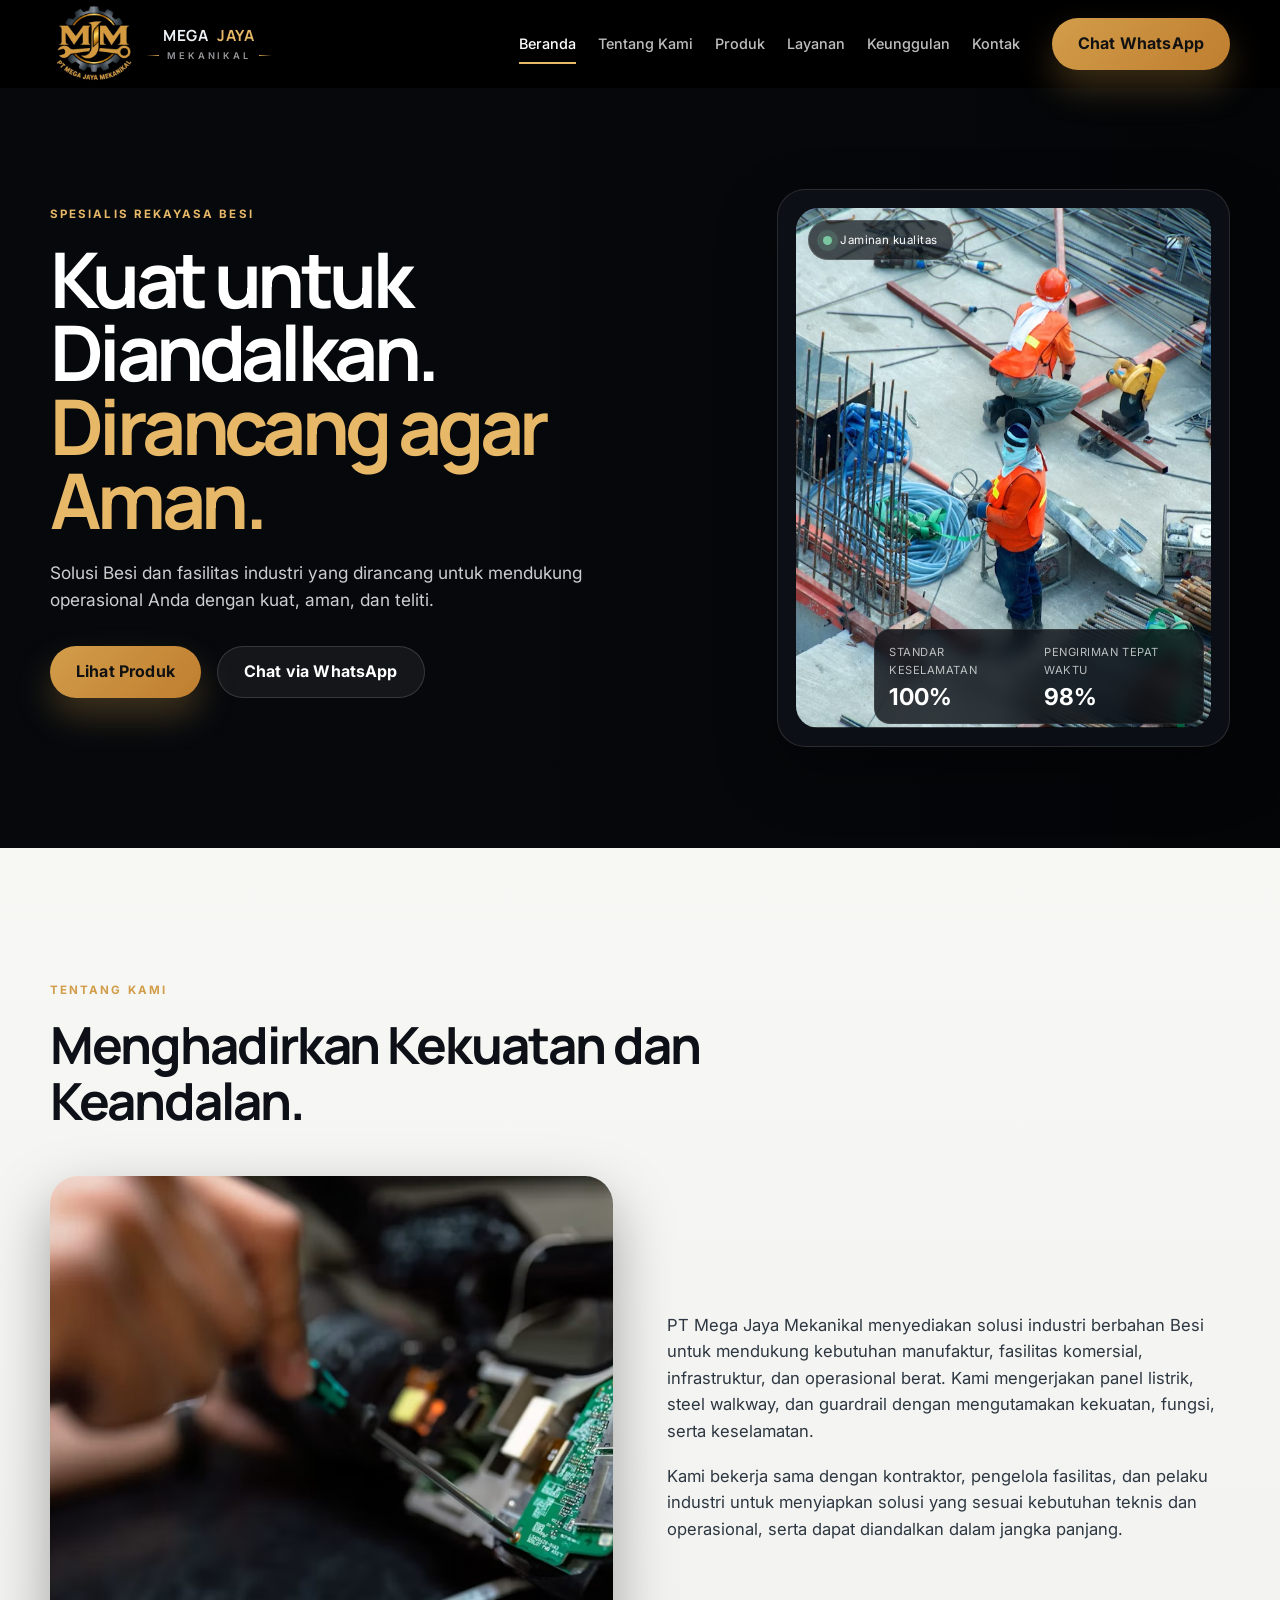
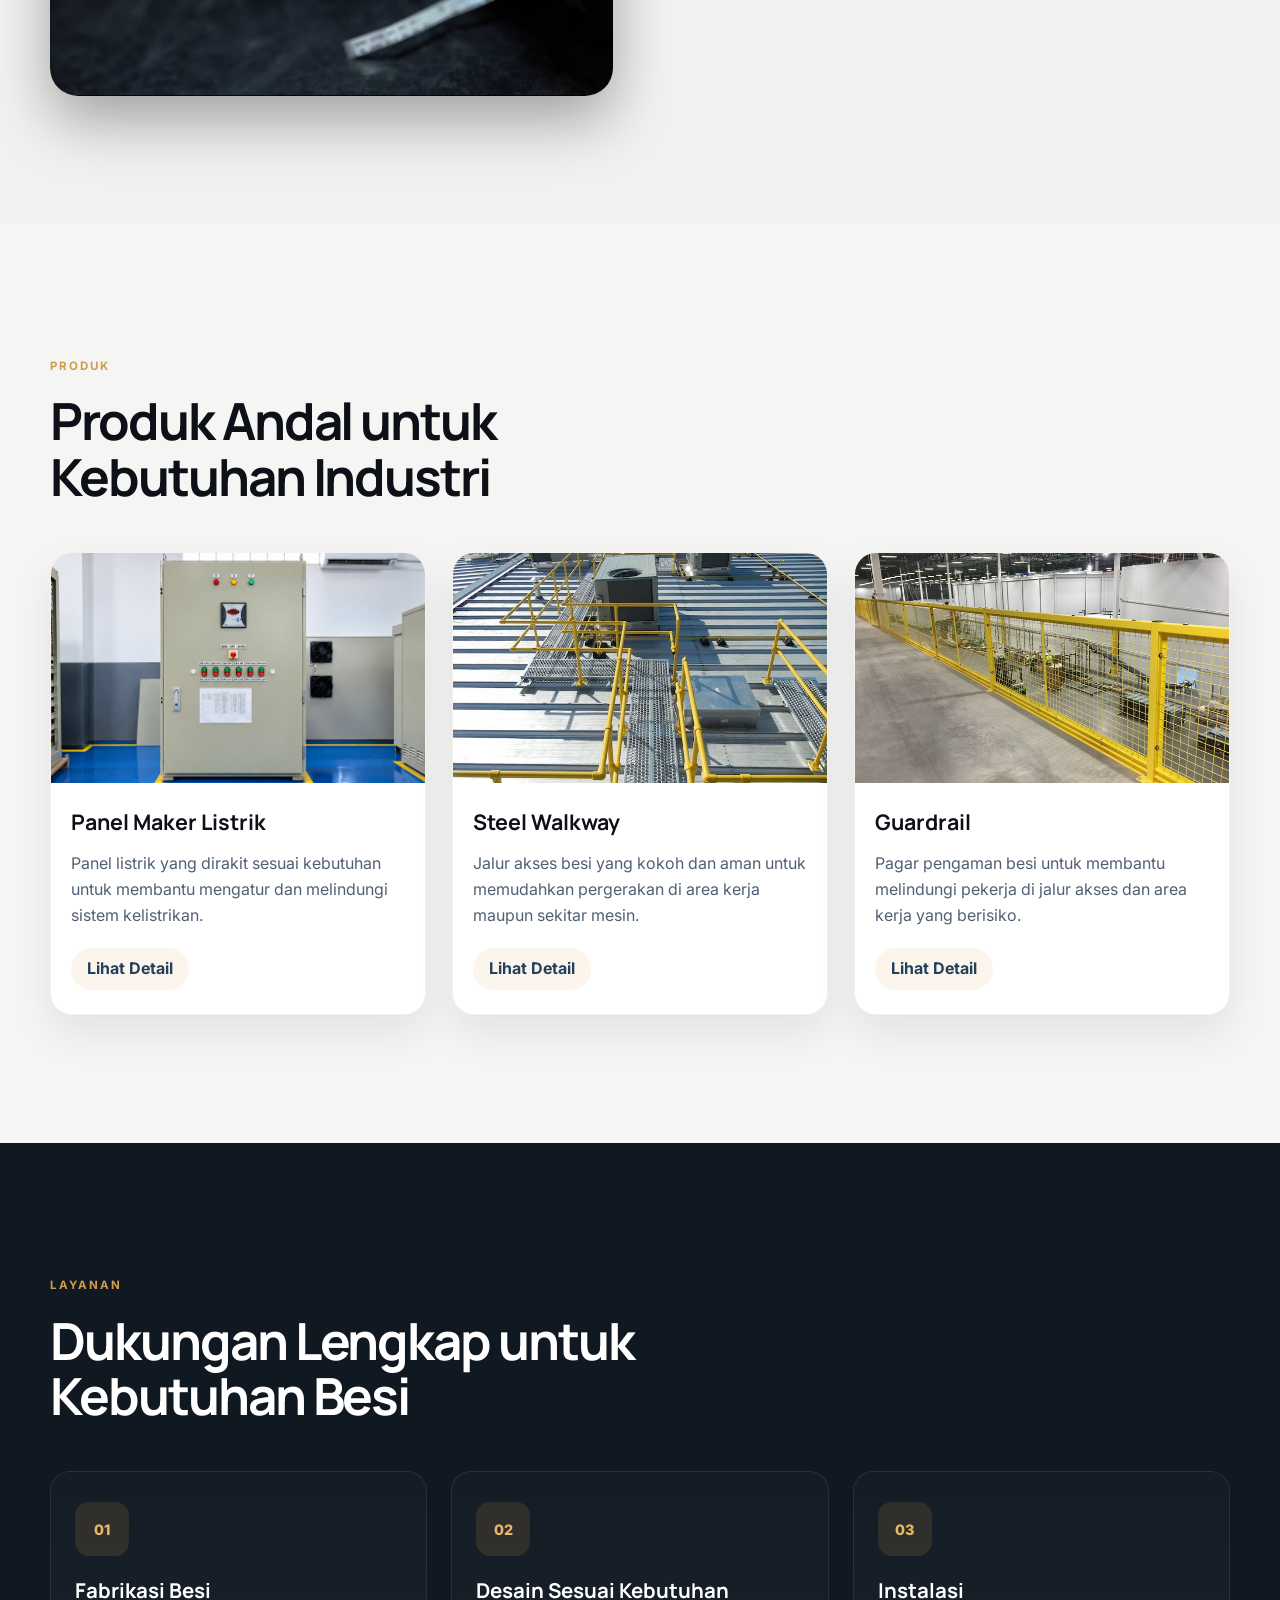
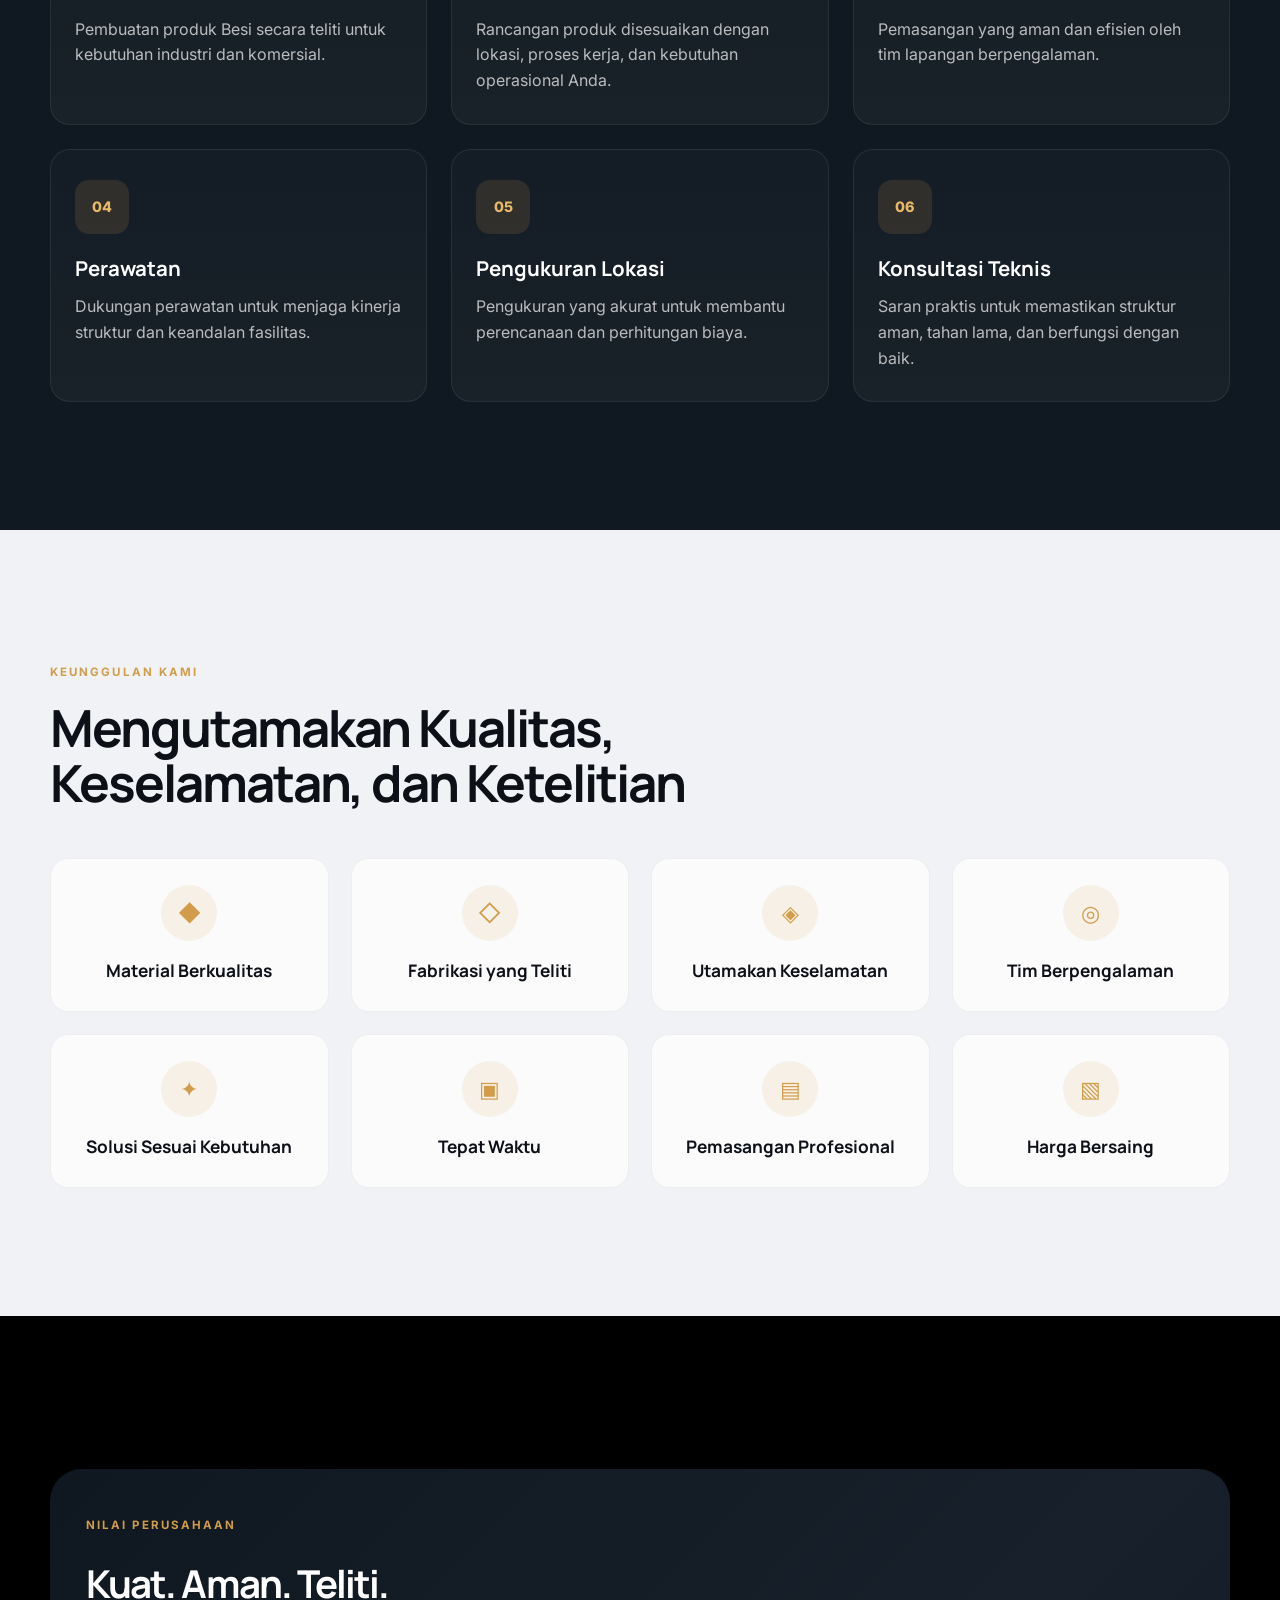
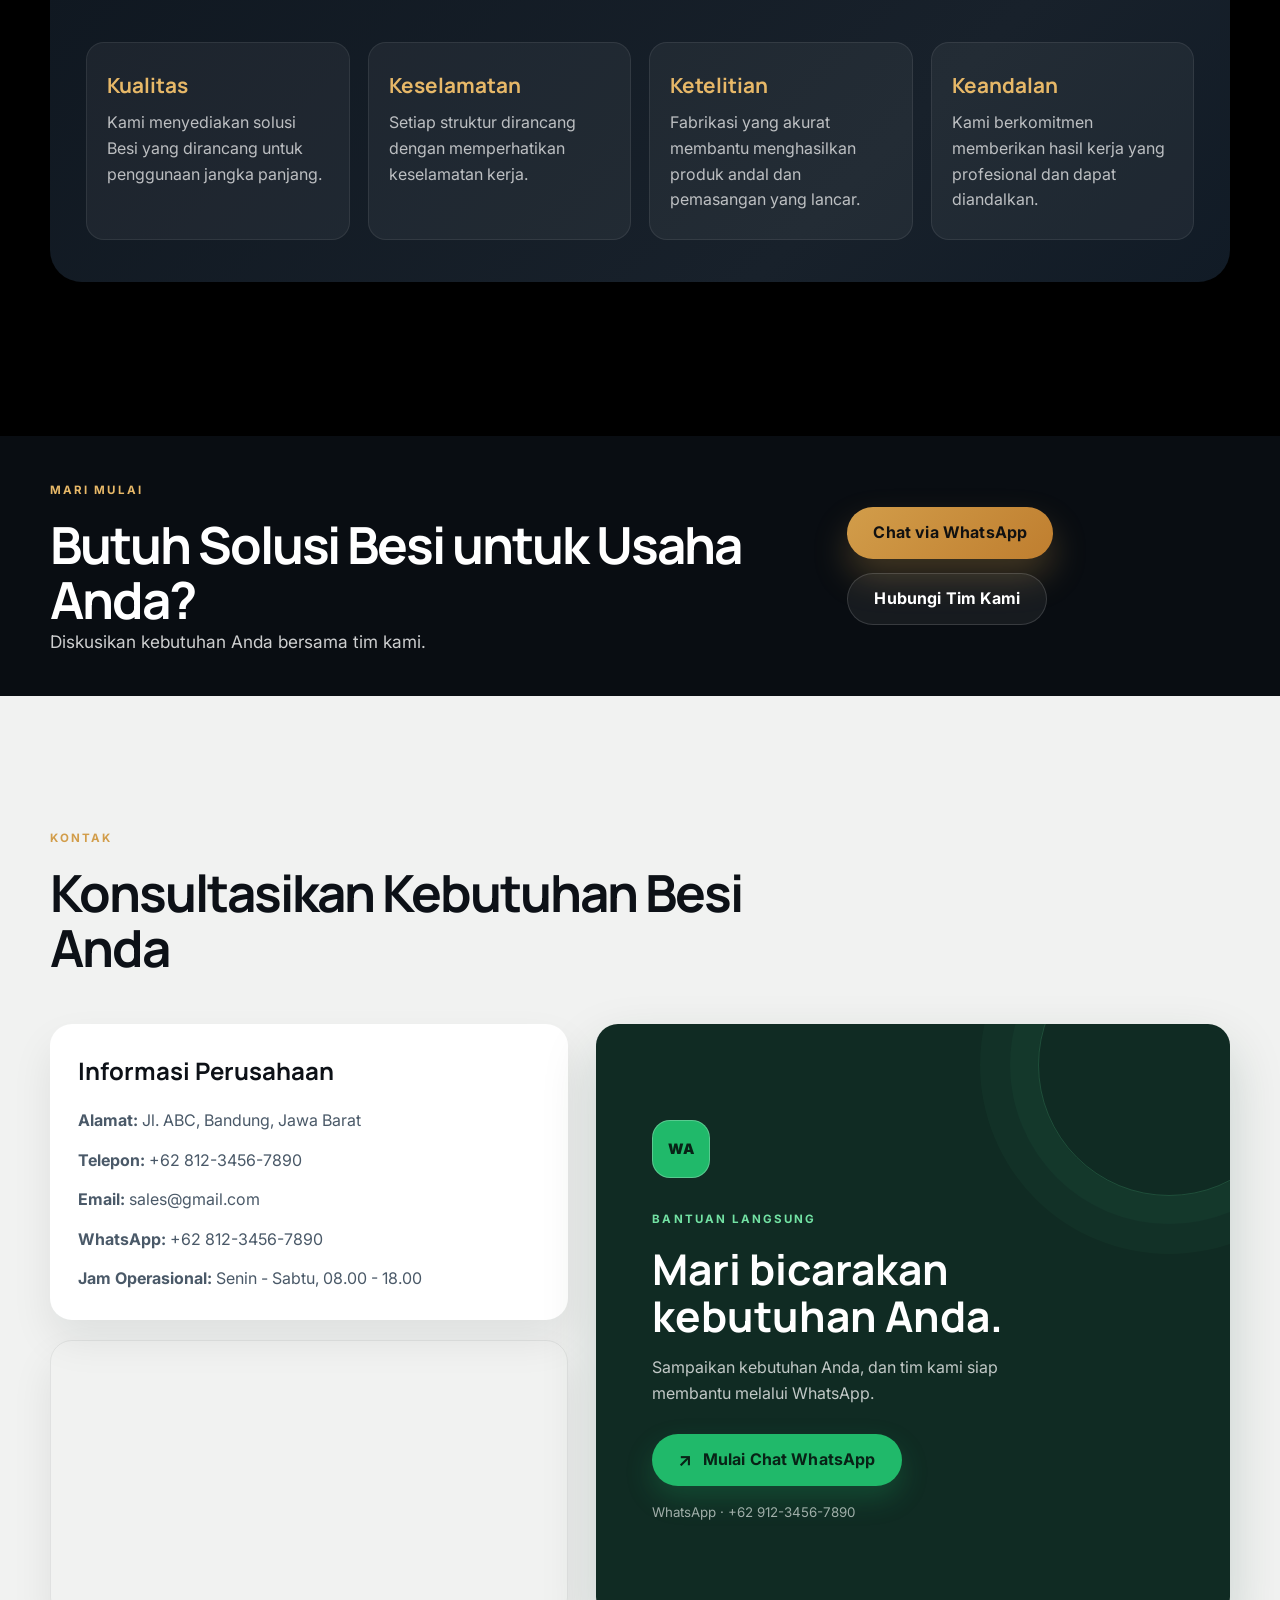
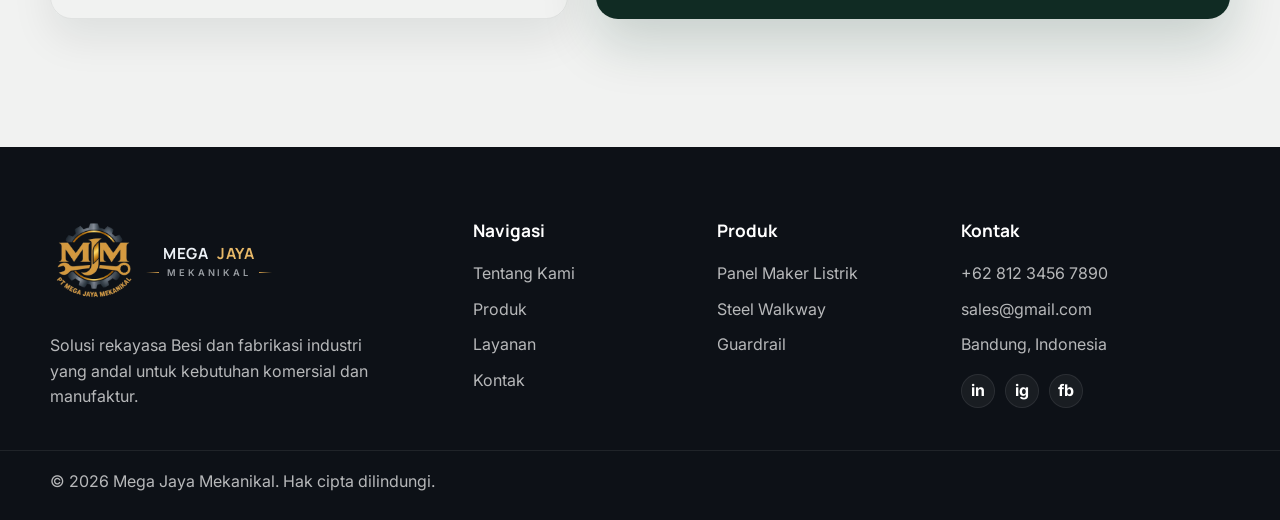
==== index.html @ 12328683 "Initial commit" ====
<!DOCTYPE html>
<html lang="id">
  <head>
    <meta charset="UTF-8" />
    <meta name="viewport" content="width=device-width, initial-scale=1.0" />
    <title>Mega Jaya Mekanikal | Solusi Besi dan Industri</title>
    <meta
      name="description"
      content="Mega Jaya Mekanikal menyediakan panel listrik, steel walkway, guardrail, serta jasa fabrikasi dan instalasi untuk kebutuhan industri."
    />
    <meta
      name="keywords"
      content="panel listrik, steel walkway, guardrail, fabrikasi Besi, instalasi industri, Mega Jaya Mekanikal"
    />
    <meta property="og:title" content=" Mega Jaya Mekanikal" />
    <meta
      property="og:description"
      content="Solusi Besi dan fasilitas industri yang kuat, aman, dan dibuat dengan teliti untuk mendukung operasional Anda."
    />
    <meta property="og:type" content="website" />
    <meta property="og:image" content="assets/images/head.jpg" />
    <link rel="preconnect" href="https://fonts.googleapis.com" />
    <link rel="preconnect" href="https://fonts.gstatic.com" crossorigin />
    <link
      href="https://fonts.googleapis.com/css2?family=Inter:wght@400;500;600;700;800;900&family=Manrope:wght@400;500;600;700;800&display=swap"
      rel="stylesheet"
    />
    <link rel="stylesheet" href="css/style.css" />
  </head>
  <body>
    <header class="site-header" id="top">
      <nav class="navbar container" aria-label="Navigasi utama">
        <a href="#home" class="brand" aria-label="Beranda Mega Jaya Mekanikal">
          <img class="brand-logo" src="assets/images/logo.png" alt="" />
          <span class="brand-text">
            <strong>Mega <span>Jaya</span></strong>
            <small>MEKANIKAL</small>
          </span>
        </a>

        <button class="nav-toggle" aria-label="Buka menu" aria-expanded="false">
          <span></span>
          <span></span>
          <span></span>
        </button>

        <div class="nav-menu" id="navMenu">
          <a class="nav-link active" href="#home">Beranda</a>
          <a class="nav-link" href="#about">Tentang Kami</a>
          <a class="nav-link" href="#products">Produk</a>
          <a class="nav-link" href="#services">Layanan</a>
          <a class="nav-link" href="#why-us">Keunggulan</a>
          <a class="nav-link" href="#contact">Kontak</a>
          <a class="btn btn-primary nav-cta" href="https://wa.me/6281234567890" target="_blank" rel="noopener">Chat WhatsApp</a>
        </div>
      </nav>
    </header>

    <main>
      <section class="hero" id="home">
        <div class="hero-overlay"></div>
        <div class="container hero-inner">
          <div class="hero-copy reveal">
            <span class="eyebrow">Spesialis Rekayasa Besi</span>
            <h1>
              Kuat untuk Diandalkan.<br />
              <span>Dirancang agar Aman.</span>
            </h1>
            <p>
              Solusi Besi dan fasilitas industri yang dirancang untuk mendukung operasional Anda dengan kuat, aman,
              dan teliti.
            </p>

            <div class="hero-actions">
              <a class="btn btn-primary" href="#products">Lihat Produk</a>
              <a class="btn btn-secondary" href="https://wa.me/6281234567890" target="_blank" rel="noopener">Chat via WhatsApp</a>
            </div>
          </div>

          <div class="hero-visual reveal">
            <div class="visual-card card-glow">
              <div class="mini-badge">
                <span class="status-dot"></span>
                Jaminan kualitas
              </div>

              <img
                src="assets/images/head.jpg"
                alt="Struktur Besi industri dan fasilitas fabrikasi"
              />

              <div class="insight-panel">
                <div>
                  <span>Standar Keselamatan</span>
                  <strong>100%</strong>
                </div>
                <div>
                  <span>Pengiriman Tepat Waktu</span>
                  <strong>98%</strong>
                </div>
              </div>
            </div>
          </div>
        </div>
      </section>

      <section class="section about" id="about">
        <div class="container">
          <div class="section-heading reveal">
            <span class="eyebrow eyebrow-dark">Tentang Kami</span>
            <h2>Menghadirkan Kekuatan dan Keandalan.</h2>
          </div>

          <div class="about-grid">
            <div class="about-visual reveal">
              <img
                src="./assets/images/about.jpg"
                alt="Pemasangan struktur Besi dan fasilitas industri"
              />
            </div>

            <div class="about-copy reveal">
              <p>
                PT Mega Jaya Mekanikal menyediakan solusi industri berbahan Besi untuk mendukung kebutuhan
                manufaktur, fasilitas komersial, infrastruktur, dan operasional berat. Kami mengerjakan panel listrik,
                steel walkway, dan guardrail dengan mengutamakan kekuatan, fungsi, serta keselamatan.
              </p>
              <p>
                Kami bekerja sama dengan kontraktor, pengelola fasilitas, dan pelaku industri untuk menyiapkan solusi
                yang sesuai kebutuhan teknis dan operasional, serta dapat diandalkan dalam jangka panjang.
              </p>

            </div>
          </div>
        </div>
      </section>

      <section class="section products" id="products">
        <div class="container">
          <div class="section-heading reveal">
            <span class="eyebrow eyebrow-dark">Produk</span>
            <h2>Produk Andal untuk Kebutuhan Industri</h2>
          </div>

          <div class="product-grid">
            <article class="product-card reveal">
              <img src="./assets/images/panel.png" alt="Panel maker listrik" />
              <div class="card-body">
                <h3>Panel Maker Listrik</h3>
                <p>Panel listrik yang dirakit sesuai kebutuhan untuk membantu mengatur dan melindungi sistem kelistrikan.</p>
                <button type="button" class="product-detail" data-title="Panel Maker Listrik" data-text="Panel listrik dirancang dan dirakit sesuai kebutuhan instalasi, dengan mengutamakan kerapian, keamanan, dan kemudahan perawatan.">Lihat Detail</button>
              </div>
            </article>

            <article class="product-card reveal">
              <img src="./assets/images/walkway.jpg" alt="Steel walkway" />
              <div class="card-body">
                <h3>Steel Walkway</h3>
                <p>Jalur akses besi yang kokoh dan aman untuk memudahkan pergerakan di area kerja maupun sekitar mesin.</p>
                <button type="button" class="product-detail" data-title="Steel Walkway" data-text="Jalur akses besi dibuat sesuai kondisi lokasi untuk mendukung pergerakan yang aman dan mudah di area industri.">Lihat Detail</button>
              </div>
            </article>

            <article class="product-card reveal">
              <img src="./assets/images/guardrail.jpg" alt="Guardrail Besi" />
              <div class="card-body">
                <h3>Guardrail</h3>
                <p>Pagar pengaman besi untuk membantu melindungi pekerja di jalur akses dan area kerja yang berisiko.</p>
                <button type="button" class="product-detail" data-title="Guardrail" data-text="Guardrail besi dibuat untuk menambah perlindungan di jalur akses dan area kerja, dengan ukuran yang disesuaikan lokasi.">Lihat Detail</button>
              </div>
            </article>
          </div>
        </div>
      </section>

      <section class="section services" id="services">
        <div class="container">
          <div class="section-heading reveal">
            <span class="eyebrow eyebrow-dark">Layanan</span>
            <h2>Dukungan Lengkap untuk Kebutuhan Besi</h2>
          </div>

          <div class="services-grid">
            <article class="service-card reveal">
              <span class="service-icon">01</span>
              <h3>Fabrikasi Besi</h3>
              <p>Pembuatan produk Besi secara teliti untuk kebutuhan industri dan komersial.</p>
            </article>
            <article class="service-card reveal">
              <span class="service-icon">02</span>
              <h3>Desain Sesuai Kebutuhan</h3>
              <p>Rancangan produk disesuaikan dengan lokasi, proses kerja, dan kebutuhan operasional Anda.</p>
            </article>
            <article class="service-card reveal">
              <span class="service-icon">03</span>
              <h3>Instalasi</h3>
              <p>Pemasangan yang aman dan efisien oleh tim lapangan berpengalaman.</p>
            </article>
            <article class="service-card reveal">
              <span class="service-icon">04</span>
              <h3>Perawatan</h3>
              <p>Dukungan perawatan untuk menjaga kinerja struktur dan keandalan fasilitas.</p>
            </article>
            <article class="service-card reveal">
              <span class="service-icon">05</span>
              <h3>Pengukuran Lokasi</h3>
              <p>Pengukuran yang akurat untuk membantu perencanaan dan perhitungan biaya.</p>
            </article>
            <article class="service-card reveal">
              <span class="service-icon">06</span>
              <h3>Konsultasi Teknis</h3>
              <p>Saran praktis untuk memastikan struktur aman, tahan lama, dan berfungsi dengan baik.</p>
            </article>
          </div>
        </div>
      </section>

      <section class="section why-us" id="why-us">
        <div class="container">
          <div class="section-heading reveal">
            <span class="eyebrow eyebrow-dark">Keunggulan Kami</span>
            <h2>Mengutamakan Kualitas, Keselamatan, dan Ketelitian</h2>
          </div>

          <div class="why-grid">
            <div class="why-card reveal">
              <span>◆</span>
              <h3>Material Berkualitas</h3>
            </div>
            <div class="why-card reveal">
              <span>◇</span>
              <h3>Fabrikasi yang Teliti</h3>
            </div>
            <div class="why-card reveal">
              <span>◈</span>
              <h3>Utamakan Keselamatan</h3>
            </div>
            <div class="why-card reveal">
              <span>◎</span>
              <h3>Tim Berpengalaman</h3>
            </div>
            <div class="why-card reveal">
              <span>✦</span>
              <h3>Solusi Sesuai Kebutuhan</h3>
            </div>
            <div class="why-card reveal">
              <span>▣</span>
              <h3>Tepat Waktu</h3>
            </div>
            <div class="why-card reveal">
              <span>▤</span>
              <h3>Pemasangan Profesional</h3>
            </div>
            <div class="why-card reveal">
              <span>▧</span>
              <h3>Harga Bersaing</h3>
            </div>
          </div>
        </div>
      </section>

      <section class="section values" id="values">
        <div class="container values-inner reveal">
          <div class="values-copy">
            <span class="eyebrow eyebrow-dark">Nilai Perusahaan</span>
            <h2>Kuat. Aman. Teliti.</h2>
          </div>

          <div class="value-grid">
            <div class="value-card">
              <h3>Kualitas</h3>
              <p>Kami menyediakan solusi Besi yang dirancang untuk penggunaan jangka panjang.</p>
            </div>
            <div class="value-card">
              <h3>Keselamatan</h3>
              <p>Setiap struktur dirancang dengan memperhatikan keselamatan kerja.</p>
            </div>
            <div class="value-card">
              <h3>Ketelitian</h3>
              <p>Fabrikasi yang akurat membantu menghasilkan produk andal dan pemasangan yang lancar.</p>
            </div>
            <div class="value-card">
              <h3>Keandalan</h3>
              <p>Kami berkomitmen memberikan hasil kerja yang profesional dan dapat diandalkan.</p>
            </div>
          </div>
        </div>
      </section>

      <section class="section cta-section">
        <div class="cta-bg"></div>
        <div class="container cta-inner reveal">
          <div>
            <span class="eyebrow">Mari Mulai</span>
            <h2>Butuh Solusi Besi untuk Usaha Anda?</h2>
            <p>Diskusikan kebutuhan Anda bersama tim kami.</p>
          </div>
          <div class="cta-actions">
            <a class="btn btn-primary" href="https://wa.me/6281234567890" target="_blank" rel="noopener">Chat via WhatsApp</a>
            <a class="btn btn-secondary" href="#contact">Hubungi Tim Kami</a>
          </div>
        </div>
      </section>

      <section class="section contact" id="contact">
        <div class="container">
          <div class="section-heading reveal">
            <span class="eyebrow eyebrow-dark">Kontak</span>
            <h2>Konsultasikan Kebutuhan Besi Anda</h2>
          </div>

          <div class="contact-layout">
            <div class="contact-info reveal">
              <div class="info-card">
                <h3>Informasi Perusahaan</h3>
                <ul>
                  <li><strong>Alamat:</strong> Jl. ABC, Bandung, Jawa Barat</li>
                  <li><strong>Telepon:</strong> +62 812-3456-7890</li>
                  <li><strong>Email:</strong> sales@gmail.com</li>
                  <li><strong>WhatsApp:</strong> <a href="https://wa.me/6281234567890" target="_blank" rel="noopener">+62 812-3456-7890</a></li>
                  <li><strong>Jam Operasional:</strong> Senin - Sabtu, 08.00 - 18.00</li>
                </ul>
              </div>

              <div class="map-wrap" aria-label="Peta lokasi perusahaan">
                <iframe
                  title="Peta lokasi perusahaan"
                  src="https://www.google.com/maps/embed?pb=!1m18!1m12!1m3!1d3965.5740589082393!2d106.75936167380108!3d-6.319543561837423!2m3!1f0!2f0!3f0!3m2!1i1024!2i768!4f13.1!3m3!1m2!1s0x2e69ef007145deeb%3A0x1c29de25c5846dcb!2sSynthesis%20Homes%20B-29!5e0!3m2!1sen!2sus!4v1790140144569!5m2!1sen!2sus" width="600" height="450" style="border:0;" allowfullscreen="" loading="lazy" referrerpolicy="strict-origin-when-cross-origin"
                  loading="lazy"
                  referrerpolicy="no-referrer-when-downgrade"
                ></iframe>
              </div>
            </div>

            <div class="whatsapp-card reveal">
              <span class="whatsapp-mark" aria-hidden="true">WA</span>
              <span class="eyebrow">Bantuan langsung</span>
              <h3>Mari bicarakan kebutuhan Anda.</h3>
              <p>Sampaikan kebutuhan Anda, dan tim kami siap membantu melalui WhatsApp.</p>
              <a class="btn whatsapp-button" href="https://wa.me/6281234567890" target="_blank" rel="noopener">
                <span aria-hidden="true">↗</span> Mulai Chat WhatsApp
              </a>
              <small>WhatsApp · +62 912-3456-7890</small>
            </div>
          </div>
        </div>
      </section>
    </main>

    <footer class="site-footer">
      <div class="container footer-grid">
        <div class="footer-brand">
          <a href="#home" class="brand" aria-label="Beranda Mega Jaya Mekanikal">
            <img class="brand-logo" src="assets/images/logo.png" alt="" />
            <span class="brand-text">
              <strong>Mega <span>Jaya</span></strong>
              <small>MEKANIKAL</small>
            </span>
          </a>
          <p>Solusi rekayasa Besi dan fabrikasi industri yang andal untuk kebutuhan komersial dan manufaktur.</p>
        </div>

        <div>
          <h3>Navigasi</h3>
          <ul>
            <li><a href="#about">Tentang Kami</a></li>
            <li><a href="#products">Produk</a></li>
            <li><a href="#services">Layanan</a></li>
            <li><a href="#contact">Kontak</a></li>
          </ul>
        </div>

        <div>
          <h3>Produk</h3>
          <ul>
            <li><a href="#products">Panel Maker Listrik</a></li>
            <li><a href="#products">Steel Walkway</a></li>
            <li><a href="#products">Guardrail</a></li>
          </ul>
        </div>

        <div>
          <h3>Kontak</h3>
          <ul>
            <li>+62 812 3456 7890</li>
            <li>sales@gmail.com</li>
            <li>Bandung, Indonesia</li>
          </ul>
          <div class="social-links">
            <a href="#" aria-label="LinkedIn">in</a>
            <a href="#" aria-label="Instagram">ig</a>
            <a href="#" aria-label="Facebook">fb</a>
          </div>
        </div>
      </div>

      <div class="footer-bottom">
        <div class="container">
          <p>© <span id="currentYear"></span> Mega Jaya Mekanikal. Hak cipta dilindungi.</p>
        </div>
      </div>
    </footer>

    <button class="back-to-top" type="button" aria-label="Kembali ke atas">↑</button>

    <div class="modal" id="productModal" aria-hidden="true">
      <div class="modal-backdrop" data-close="true"></div>
      <div class="modal-panel" role="dialog" aria-modal="true" aria-labelledby="modalTitle">
        <button class="modal-close" type="button" aria-label="Tutup detail">×</button>
        <h3 id="modalTitle">Detail Produk</h3>
        <p id="modalText"></p>
      </div>
    </div>

    <script src="js/script.js"></script>
  </body>
</html>
---- css/style.css ----
:root {
  --bg: #0d1117;
  --bg-soft: #121923;
  --panel: #171d2a;
  --panel-alt: #1d2733;
  --card: rgba(255, 255, 255, 0.04);
  --text: #edf2f7;
  --muted: #afbcc9;
  --stroke: rgba(255, 255, 255, 0.1);
  --primary: #d29d4a;
  --primary-strong: #e7b868;
  --secondary: #7ea2c2;
  --success: #7ac7a1;
  --shadow: 0 24px 60px rgba(0, 0, 0, 0.34);
  --radius-lg: 28px;
  --radius-md: 18px;
  --radius-sm: 12px;
  --container: min(1180px, calc(100% - 40px));
  --transition: 0.35s ease;
  --section-space: clamp(80px, 10vw, 140px);
  --heading: "Manrope", "Inter", sans-serif;
  --body: "Inter", sans-serif;
}

* {
  box-sizing: border-box;
  margin: 0;
  padding: 0;
}

html {
  scroll-behavior: smooth;
}

body {
  font-family: var(--body);
  background: black;
  color: var(--bg);
  line-height: 1.6;
}

img {
  display: block;
  width: 100%;
}

a {
  color: inherit;
  text-decoration: none;
}

button,
input,
textarea {
  font: inherit;
}

button {
  cursor: pointer;
  border: none;
  background: none;
}

.container {
  width: var(--container);
  margin: 0 auto;
}

.section {
  padding: var(--section-space) 0;
}

.eyebrow {
  display: inline-flex;
  align-items: center;
  font-size: 0.72rem;
  letter-spacing: 0.18em;
  text-transform: uppercase;
  color: var(--primary-strong);
  font-weight: 700;
  margin-bottom: 18px;
}

.eyebrow-dark {
  color: var(--primary);
}

.section-heading {
  max-width: 700px;
  margin-bottom: 48px;
}

.section-heading h2 {
  font-family: var(--heading);
  font-size: clamp(2.2rem, 4vw, 3.4rem);
  line-height: 1.08;
  color: var(--bg);
  letter-spacing: -0.04em;
}

.site-header {
  position: sticky;
  top: 0;
  z-index: 1000;
  transition: background-color var(--transition), box-shadow var(--transition), backdrop-filter var(--transition);
}

.site-header.scrolled {
  background: rgba(10, 13, 18, 0.8);
  box-shadow: 0 12px 40px rgba(0, 0, 0, 0.18);
  backdrop-filter: blur(12px);
}

.navbar {
  display: flex;
  align-items: center;
  justify-content: space-between;
  min-height: 82px;
  gap: 18px;
}

.brand {
  display: inline-flex;
  align-items: center;
  gap: 8px;
  color: var(--text);
  transition: opacity var(--transition);
}

.brand:hover {
  opacity: 0.86;
}

.brand-logo {
  display: block;
  width: 88px;
  height: 88px;
  object-fit: contain;
}

.brand-text {
  display: flex;
  flex-direction: column;
  align-items: center;
  gap: 7px;
  line-height: 1;
}

.brand-text strong {
  color: var(--text);
  font-family: var(--heading);
  font-size: 0.96rem;
  font-weight: 700;
  letter-spacing: 0.045em;
  text-transform: uppercase;
  white-space: nowrap;
}

.brand-text strong span {
  display: inline-block;
  margin-left: 0.3em;
  color: var(--primary-strong);
}

.brand-text small {
  display: flex;
  align-items: center;
  gap: 8px;
  color: rgba(237, 242, 247, 0.62);
  font-size: 0.58rem;
  font-weight: 600;
  letter-spacing: 0.31em;
}

.brand-text small::before,
.brand-text small::after {
  width: 13px;
  height: 1px;
  background: linear-gradient(90deg, transparent, var(--primary));
  content: "";
}

.brand-text small::after {
  background: linear-gradient(90deg, var(--primary), transparent);
}

.nav-menu {
  display: flex;
  align-items: center;
  gap: 22px;
  color: rgba(255, 255, 255, 0.75);
}

.nav-link {
  position: relative;
  font-size: 0.9rem;
  font-weight: 500;
  transition: color var(--transition);
}

.nav-link::after {
  content: "";
  position: absolute;
  left: 0;
  bottom: -8px;
  width: 100%;
  height: 2px;
  background: var(--primary-strong);
  transform: scaleX(0);
  transform-origin: left;
  transition: transform var(--transition);
}

.nav-link:hover,
.nav-link.active {
  color: #fff;
}

.nav-link:hover::after,
.nav-link.active::after {
  transform: scaleX(1);
}

.btn {
  display: inline-flex;
  align-items: center;
  justify-content: center;
  min-height: 52px;
  padding: 0 26px;
  border-radius: 999px;
  transition: transform var(--transition), box-shadow var(--transition), background var(--transition), color var(--transition);
  font-weight: 700;
  letter-spacing: 0.01em;
}

.btn:hover {
  transform: translateY(-2px);
}

.btn-primary {
  background: linear-gradient(135deg, var(--primary), #bf7e2f);
  color: #111;
  box-shadow: 0 18px 35px rgba(210, 157, 74, 0.28);
}

.btn-secondary {
  background: rgba(255, 255, 255, 0.06);
  border: 1px solid rgba(255, 255, 255, 0.14);
  color: white;
}

.nav-cta {
  margin-left: 10px;
}

.hero {
  position: relative;
  min-height: 760px;
  background: url('https://images.unsplash.com/photo-1504307651254-35680f356dfd?auto=format&fit=crop&w=1800&q=80') center/cover no-repeat;
  overflow: hidden;
}

.hero-overlay {
  position: absolute;
  inset: 0;
  background: linear-gradient(90deg, rgba(7, 10, 14, 0.86), rgba(9, 13, 18, 0.66) 38%, rgba(9, 13, 18, 0.36));
}

.hero-inner {
  position: relative;
  z-index: 1;
  display: grid;
  align-items: center;
  grid-template-columns: 1.2fr 0.8fr;
  gap: 48px;
  min-height: 760px;
}

.hero-copy {
  max-width: 650px;
  color: white;
}

.hero-copy h1 {
  font-family: var(--heading);
  font-size: clamp(3rem, 6vw, 5.3rem);
  line-height: 0.96;
  letter-spacing: -0.06em;
  margin-bottom: 22px;
}

.hero-copy h1 span {
  color: var(--primary-strong);
}

.hero-copy p {
  font-size: 1.08rem;
  color: rgba(255, 255, 255, 0.8);
  margin-bottom: 32px;
  max-width: 560px;
}

.hero-actions {
  display: flex;
  flex-wrap: wrap;
  gap: 16px;
  margin-bottom: 38px;
}

.hero-visual {
  display: flex;
  justify-content: center;
}

.visual-card {
  position: relative;
  width: min(100%, 470px);
  padding: 18px;
  border-radius: var(--radius-lg);
  background: rgba(18, 23, 31, 0.56);
  border: 1px solid rgba(255, 255, 255, 0.12);
  box-shadow: var(--shadow);
}

.visual-card img {
  height: 520px;
  object-fit: cover;
  border-radius: 22px;
}

.mini-badge {
  position: absolute;
  top: 30px;
  left: 30px;
  z-index: 2;
  display: inline-flex;
  align-items: center;
  gap: 8px;
  padding: 10px 14px;
  border-radius: 999px;
  color: white;
  background: rgba(10, 13, 18, 0.7);
  border: 1px solid rgba(255, 255, 255, 0.14);
  font-size: 0.72rem;
  letter-spacing: 0.04em;
}

.status-dot {
  width: 9px;
  height: 9px;
  border-radius: 50%;
  background: var(--success);
  box-shadow: 0 0 0 6px rgba(122, 199, 161, 0.18);
}

.insight-panel {
  position: absolute;
  right: 25px;
  bottom: 22px;
  display: grid;
  grid-template-columns: repeat(2, minmax(120px, 1fr));
  gap: 10px;
  width: min(82%, 330px);
  padding: 14px;
  border-radius: 16px;
  background: rgba(8, 11, 16, 0.78);
  border: 1px solid rgba(255, 255, 255, 0.07);
  backdrop-filter: blur(8px);
}

.insight-panel div {
  display: flex;
  flex-direction: column;
  gap: 6px;
}

.insight-panel span {
  font-size: 0.7rem;
  letter-spacing: 0.05em;
  text-transform: uppercase;
  color: rgba(255, 255, 255, 0.7);
}

.insight-panel strong {
  color: white;
  font-size: 1.45rem;
  line-height: 1;
}

.about {
  background: linear-gradient(180deg, #f7f7f4 0%, #f1f2f0 100%);
}

.about-grid {
  display: grid;
  grid-template-columns: 1fr 1fr;
  gap: 54px;
  align-items: center;
}

.about-visual {
  position: relative;
}

.about-visual img {
  height: 520px;
  object-fit: cover;
  border-radius: var(--radius-lg);
  box-shadow: var(--shadow);
}

.about-copy {
  color: #2d3741;
}

.about-copy p {
  font-size: 1.04rem;
  margin-bottom: 18px;
}

.products {
  background: #f5f5f3;
}

.product-grid {
  display: grid;
  grid-template-columns: repeat(3, minmax(0, 1fr));
  gap: 26px;
}

.product-card {
  overflow: hidden;
  border-radius: 22px;
  background: #fff;
  box-shadow: 0 18px 40px rgba(18, 24, 32, 0.08);
  border: 1px solid rgba(11, 17, 21, 0.05);
  transition: transform var(--transition), box-shadow var(--transition);
}

.product-card:hover {
  transform: translateY(-8px);
  box-shadow: 0 28px 50px rgba(17, 20, 24, 0.12);
}

.product-card img {
  height: 230px;
  object-fit: cover;
}

.card-body {
  padding: 22px 20px 24px;
}

.card-body h3 {
  font-family: var(--heading);
  font-size: 1.34rem;
  margin-bottom: 12px;
  color: var(--bg);
}

.card-body p {
  color: #526074;
  margin-bottom: 20px;
}

.product-detail {
  display: inline-flex;
  align-items: center;
  justify-content: center;
  min-height: 42px;
  padding: 0 16px;
  border-radius: 999px;
  background: rgba(210, 157, 74, 0.1);
  color: #22415d;
  font-weight: 700;
  transition: background var(--transition), color var(--transition), transform var(--transition);
}

.product-detail:hover {
  background: var(--primary);
  color: #10171c;
  transform: translateY(-2px);
}

.services {
  background: #101821;
}

.services .section-heading h2 {
  color: white;
}

.services-grid {
  display: grid;
  grid-template-columns: repeat(3, minmax(0, 1fr));
  gap: 24px;
}

.service-card {
  padding: 30px 24px;
  border-radius: 20px;
  background: linear-gradient(180deg, rgba(255, 255, 255, 0.02), rgba(255, 255, 255, 0.04));
  border: 1px solid rgba(255, 255, 255, 0.08);
  transition: transform var(--transition), border-color var(--transition);
}

.service-card:hover {
  transform: translateY(-6px);
  border-color: rgba(210, 157, 74, 0.45);
}

.service-icon {
  display: inline-flex;
  align-items: center;
  justify-content: center;
  width: 54px;
  height: 54px;
  border-radius: 14px;
  background: rgba(210, 157, 74, 0.14);
  color: var(--primary-strong);
  font-weight: 800;
  font-size: 0.9rem;
  margin-bottom: 18px;
}

.service-card h3 {
  font-family: var(--heading);
  font-size: 1.28rem;
  color: white;
  margin-bottom: 10px;
}

.service-card p {
  color: rgba(255, 255, 255, 0.7);
}

.why-us {
  background: #f0f2f5;
}

.why-grid {
  display: grid;
  grid-template-columns: repeat(4, minmax(0, 1fr));
  gap: 22px;
}

.why-card {
  padding: 26px 22px;
  border-radius: 18px;
  background: rgba(255, 255, 255, 0.7);
  border: 1px solid rgba(12, 17, 22, 0.06);
  text-align: center;
  transition: transform var(--transition), box-shadow var(--transition), border-color var(--transition);
}

.why-card:hover {
  transform: translateY(-6px);
  border-color: rgba(210, 157, 74, 0.35);
  box-shadow: 0 20px 36px rgba(20, 28, 36, 0.08);
}

.why-card span {
  display: inline-flex;
  align-items: center;
  justify-content: center;
  width: 56px;
  height: 56px;
  border-radius: 50%;
  background: rgba(210, 157, 74, 0.12);
  color: var(--primary);
  font-size: 1.4rem;
  margin-bottom: 16px;
}

.why-card h3 {
  font-family: var(--heading);
  color: var(--bg);
  font-size: 1.08rem;
}

.values {
  display: flex;
  align-items: center;
  min-height: 80vh;
}

.values-inner {
  padding: 42px 36px;
  border-radius: 32px;
  background: linear-gradient(135deg, #0f1720, #18212b 70%, #111b26);
  color: white;
  box-shadow: var(--shadow);
}

.values-copy {
  margin-bottom: 28px;
}

.values-copy h2 {
  font-family: var(--heading);
  font-size: clamp(2rem, 3vw, 3rem);
  letter-spacing: -0.05em;
}

.value-grid {
  display: grid;
  grid-template-columns: repeat(4, minmax(0, 1fr));
  gap: 18px;
}

.value-card {
  padding: 26px 20px;
  border-radius: 18px;
  background: rgba(255, 255, 255, 0.05);
  border: 1px solid rgba(255, 255, 255, 0.08);
}

.value-card h3 {
  font-family: var(--heading);
  font-size: 1.3rem;
  margin-bottom: 8px;
  color: var(--primary-strong);
}

.value-card p {
  color: rgba(255, 255, 255, 0.7);
}

.cta-section {
  position: relative;
  overflow: hidden;
  background: #090d12;
  padding: 0;
}

.cta-bg {
  position: absolute;
  inset: 0;
  background: url('https://images.unsplash.com/photo-1503387762-592deb58ef4e?auto=format&fit=crop&w=1800&q=80') center/cover no-repeat;
  opacity: 0.3;
}

.cta-inner {
  position: relative;
  z-index: 1;
  display: flex;
  align-items: center;
  justify-content: space-between;
  gap: 28px;
  min-height: 260px;
  color: white;
}

.cta-inner h2 {
  font-family: var(--heading);
  font-size: clamp(2.1rem, 4vw, 3.6rem);
  line-height: 1.08;
  letter-spacing: -0.04em;
}

.cta-inner p {
  font-size: 1.08rem;
  color: rgba(255, 255, 255, 0.8);
}

.cta-actions {
  display: flex;
  flex-wrap: wrap;
  gap: 14px;
}

.contact {
  background: #f1f2f1;
}

.contact-layout {
  display: grid;
  grid-template-columns: 0.9fr 1.1fr;
  gap: 28px;
}

.contact-info {
  display: flex;
  flex-direction: column;
  gap: 20px;
}

.info-card {
  padding: 28px;
  border-radius: 22px;
  background: white;
  box-shadow: 0 20px 42px rgba(17, 20, 25, 0.08);
}

.info-card h3 {
  font-family: var(--heading);
  font-size: 1.5rem;
  margin-bottom: 18px;
}

.info-card ul {
  list-style: none;
  display: grid;
  gap: 14px;
  color: #4a5968;
}

.map-wrap {
  overflow: hidden;
  border-radius: 22px;
  border: 1px solid rgba(12, 16, 22, 0.07);
  min-height: 270px;
  box-shadow: 0 20px 42px rgba(17, 20, 25, 0.08);
}

.map-wrap iframe {
  width: 100%;
  height: 100%;
  min-height: 270px;
  border: 0;
}

.whatsapp-card {
  position: relative;
  display: flex;
  min-height: 100%;
  flex-direction: column;
  align-items: flex-start;
  justify-content: center;
  overflow: hidden;
  padding: clamp(30px, 5vw, 56px);
  border-radius: 22px;
  background: #102b23;
  color: white;
  box-shadow: 0 24px 54px rgba(13, 54, 39, 0.18);
}

.whatsapp-card::after {
  position: absolute;
  top: -90px;
  right: -70px;
  width: 260px;
  height: 260px;
  border: 1px solid rgba(91, 218, 150, 0.2);
  border-radius: 50%;
  box-shadow: 0 0 0 28px rgba(91, 218, 150, 0.04), 0 0 0 58px rgba(91, 218, 150, 0.035);
  content: "";
}

.whatsapp-mark {
  display: grid;
  width: 58px;
  height: 58px;
  place-items: center;
  margin-bottom: 32px;
  border: 1px solid rgba(255, 255, 255, 0.25);
  border-radius: 18px;
  background: #20b96a;
  color: #082216;
  font-size: 0.9rem;
  font-weight: 900;
}

.whatsapp-card .eyebrow {
  color: #72e2a3;
}

.whatsapp-card h3 {
  max-width: 440px;
  margin-bottom: 14px;
  font-family: var(--heading);
  font-size: clamp(1.8rem, 3.4vw, 2.65rem);
  line-height: 1.12;
}

.whatsapp-card p {
  max-width: 420px;
  margin-bottom: 28px;
  color: rgba(255, 255, 255, 0.74);
}

.whatsapp-button {
  position: relative;
  z-index: 1;
  gap: 10px;
  background: #20b96a;
  color: #082216;
  box-shadow: 0 12px 28px rgba(32, 185, 106, 0.22);
}

.whatsapp-button span {
  font-size: 1.15rem;
}

.whatsapp-card small {
  margin-top: 16px;
  color: rgba(255, 255, 255, 0.62);
}

.site-footer {
  background: #0d1117;
  color: rgba(255, 255, 255, 0.76);
  padding-top: 70px;
}

.footer-grid {
  display: grid;
  grid-template-columns: 1.3fr 0.7fr 0.7fr 0.9fr;
  gap: 34px;
  padding-bottom: 40px;
}

.footer-brand p {
  margin-top: 20px;
  max-width: 320px;
  color: rgba(255, 255, 255, 0.7);
}

.site-footer h3 {
  color: white;
  font-family: var(--heading);
  font-size: 1.08rem;
  margin-bottom: 16px;
}

.site-footer ul {
  list-style: none;
  display: grid;
  gap: 10px;
}

.site-footer a,
.site-footer li {
  color: rgba(255, 255, 255, 0.7);
}

.social-links {
  display: flex;
  gap: 10px;
  margin-top: 16px;
}

.social-links a {
  display: inline-flex;
  align-items: center;
  justify-content: center;
  width: 34px;
  height: 34px;
  border-radius: 50%;
  background: rgba(255, 255, 255, 0.05);
  border: 1px solid rgba(255, 255, 255, 0.08);
  color: white;
  font-weight: 700;
}

.footer-bottom {
  border-top: 1px solid rgba(255, 255, 255, 0.08);
  padding: 18px 0 26px;
  color: rgba(255, 255, 255, 0.7);
}

.back-to-top {
  position: fixed;
  right: 22px;
  bottom: 22px;
  display: inline-flex;
  align-items: center;
  justify-content: center;
  width: 52px;
  height: 52px;
  border-radius: 50%;
  background: linear-gradient(135deg, var(--primary), #b9772e);
  color: #121821;
  font-size: 1.5rem;
  box-shadow: 0 20px 35px rgba(210, 157, 74, 0.35);
  opacity: 0;
  visibility: hidden;
  transform: translateY(10px);
  transition: opacity var(--transition), visibility var(--transition), transform var(--transition);
  z-index: 1100;
}

.back-to-top.visible {
  opacity: 1;
  visibility: visible;
  transform: translateY(0);
}

.modal {
  position: fixed;
  inset: 0;
  display: none;
  align-items: center;
  justify-content: center;
  z-index: 1200;
}

.modal.visible {
  display: flex;
}

.modal-backdrop {
  position: absolute;
  inset: 0;
  background: rgba(9, 13, 18, 0.7);
  backdrop-filter: blur(6px);
}

.modal-panel {
  position: relative;
  width: min(90vw, 520px);
  padding: 32px 28px 28px;
  border-radius: 22px;
  background: #f4f5f5;
  box-shadow: var(--shadow);
  z-index: 1;
}

.modal-panel h3 {
  font-family: var(--heading);
  font-size: 1.9rem;
  margin-bottom: 14px;
  color: var(--bg);
}

.modal-panel p {
  color: #445468;
  line-height: 1.7;
}

.modal-close {
  position: absolute;
  top: 14px;
  right: 14px;
  width: 36px;
  height: 36px;
  border-radius: 50%;
  background: rgba(17, 21, 28, 0.06);
  color: var(--bg);
  font-size: 1.7rem;
  line-height: 1;
}

.reveal {
  opacity: 0;
  transform: translateY(26px);
  transition: opacity 0.7s ease, transform 0.7s ease;
}

.reveal.visible {
  opacity: 1;
  transform: translateY(0);
}

.nav-toggle {
  display: none;
  flex-direction: column;
  justify-content: center;
  gap: 5px;
  width: 46px;
  height: 46px;
  border-radius: 12px;
  background: rgba(255, 255, 255, 0.04);
  border: 1px solid rgba(255, 255, 255, 0.12);
}

.nav-toggle span {
  display: block;
  width: 22px;
  height: 2px;
  background: white;
  margin: 0 auto;
  border-radius: 999px;
}

@media (max-width: 1024px) {
  .product-grid {
    grid-template-columns: repeat(2, minmax(0, 1fr));
  }

  .services-grid,
  .why-grid,
  .value-grid {
    grid-template-columns: repeat(2, minmax(0, 1fr));
  }

  .hero-inner,
  .about-grid,
  .contact-layout,
  .footer-grid {
    grid-template-columns: 1fr;
  }

  .cta-inner {
    flex-direction: column;
    align-items: flex-start;
    justify-content: center;
    padding: 50px 0;
  }
}

@media (max-width: 760px) {
  .nav-toggle {
    display: flex;
  }

  .nav-menu {
    position: absolute;
    top: 100%;
    left: 20px;
    right: 20px;
    display: none;
    flex-direction: column;
    align-items: flex-start;
    gap: 18px;
    padding: 20px;
    background: rgba(12, 16, 22, 0.96);
    border: 1px solid rgba(255, 255, 255, 0.08);
    border-radius: 16px;
    box-shadow: var(--shadow);
  }

  .nav-menu.open {
    display: flex;
  }

  .nav-cta {
    width: 100%;
    margin-left: 0;
  }

  .hero {
    min-height: 700px;
  }

  .hero-inner {
    min-height: 700px;
    padding-top: 48px;
    padding-bottom: 40px;
  }

  .hero-copy {
    max-width: 100%;
  }

  .hero-copy h1 {
    font-size: clamp(2.6rem, 12vw, 4.2rem);
  }

  .hero-actions,
  .cta-actions {
    flex-direction: column;
    align-items: stretch;
  }

  .hero-actions .btn,
  .cta-actions .btn {
    width: 100%;
  }

  .product-grid,
  .services-grid,
  .why-grid,
  .value-grid {
    grid-template-columns: 1fr;
  }

  .about-visual img {
    height: 420px;
  }

  .values-inner {
    padding: 36px 22px;
  }

  .info-card {
    padding: 22px 18px;
  }

  .site-footer {
    padding-top: 52px;
  }
}
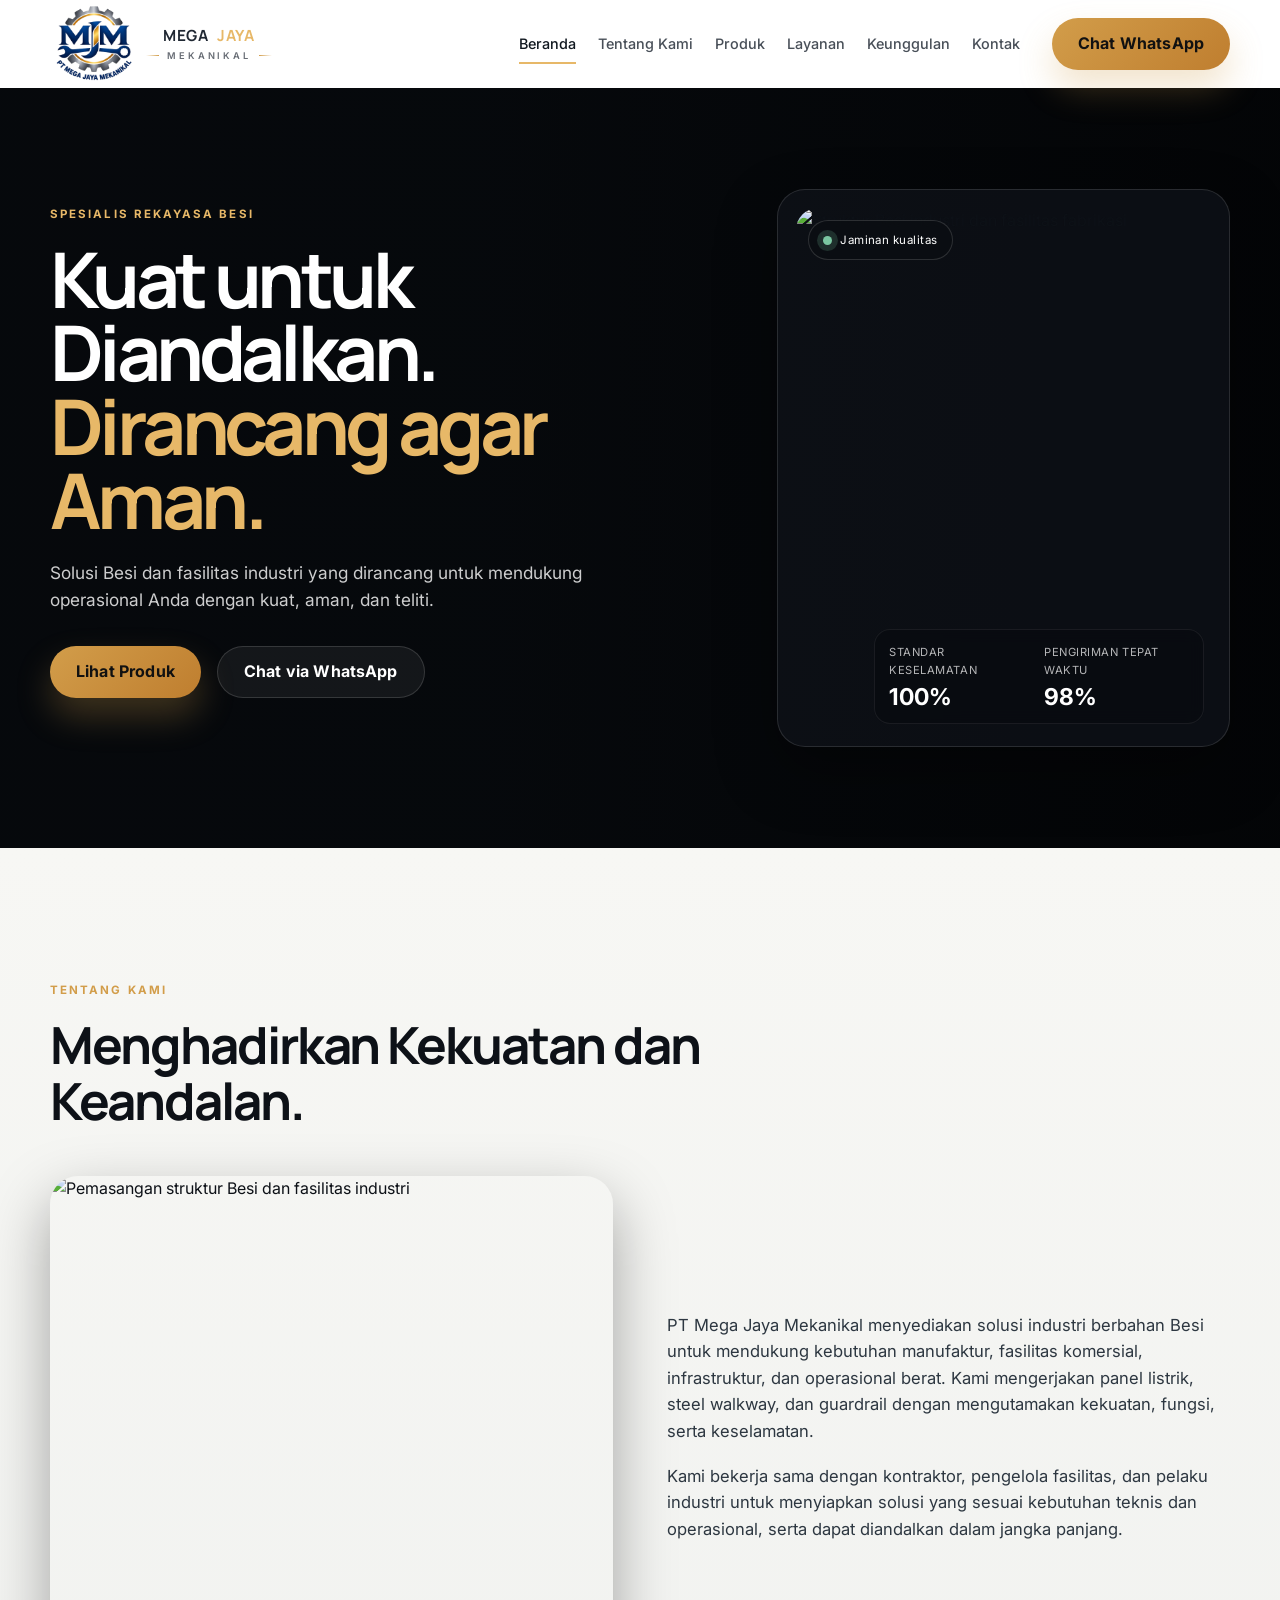
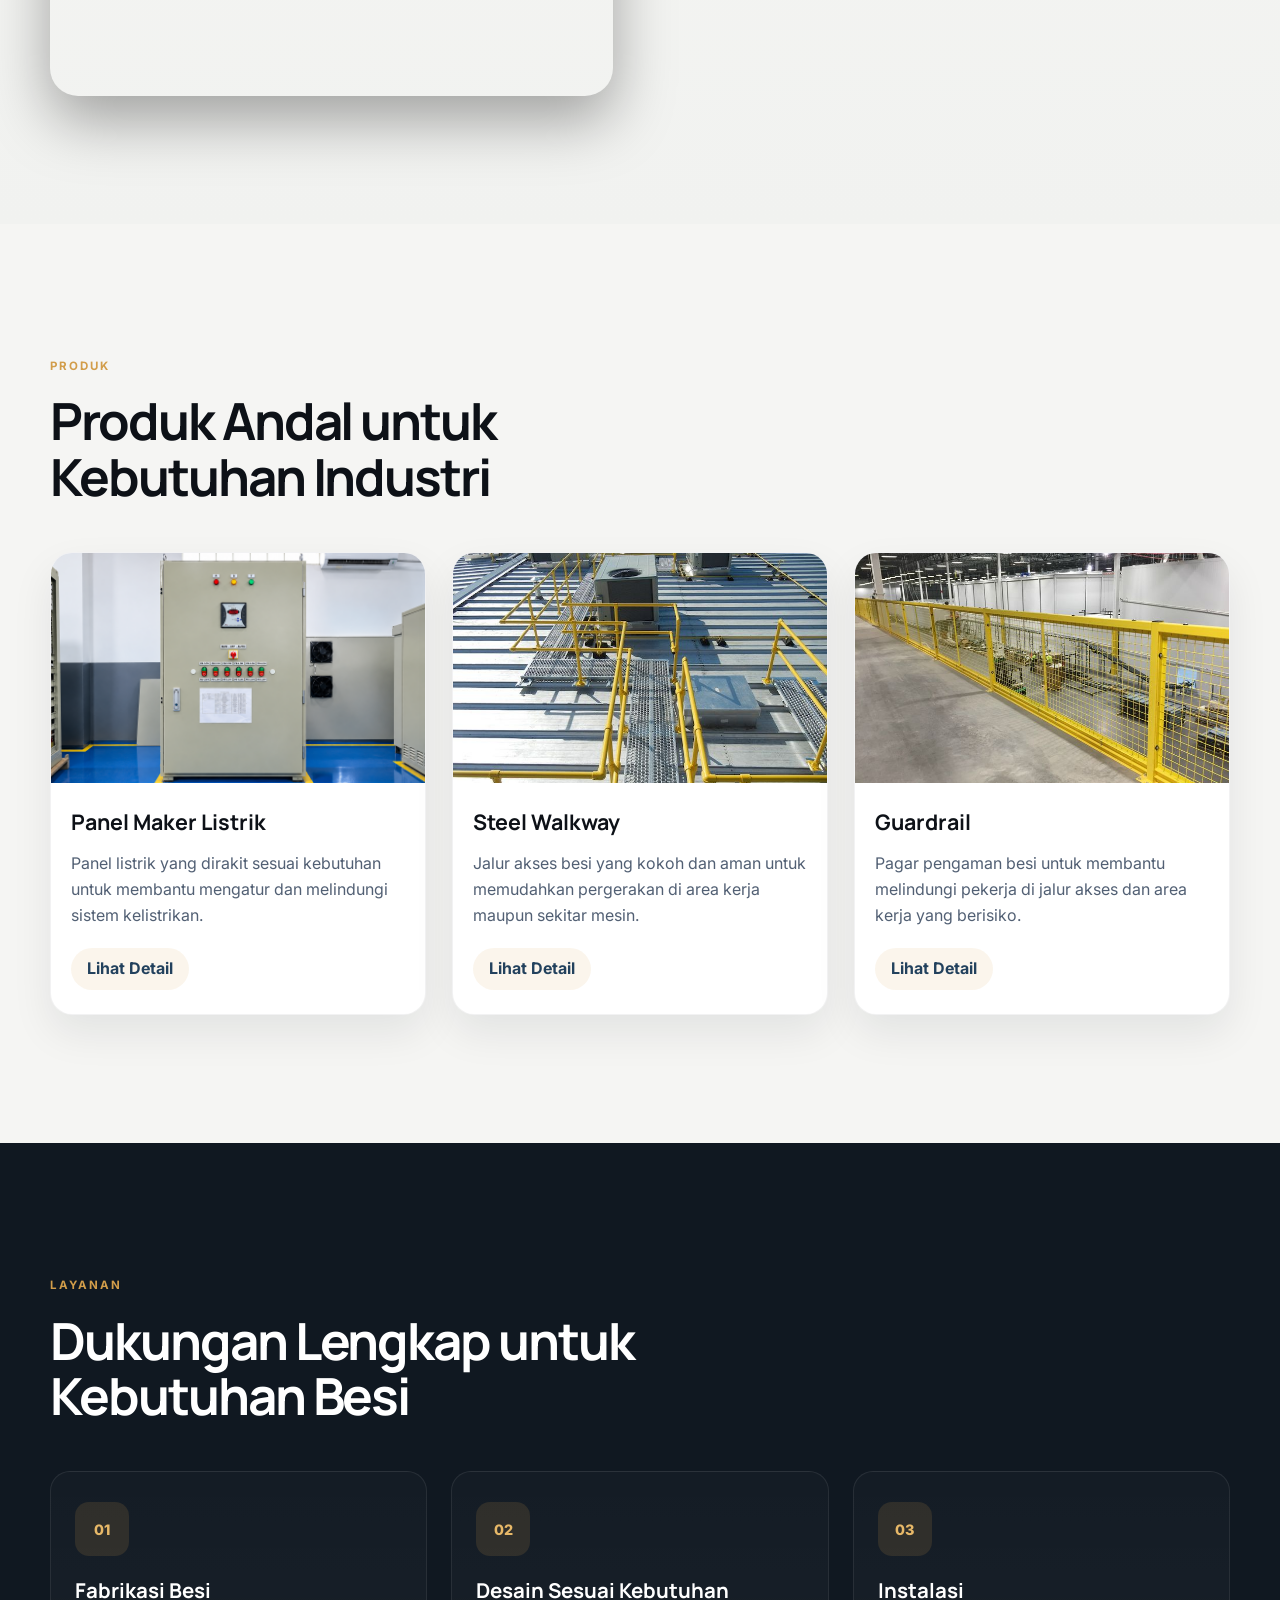
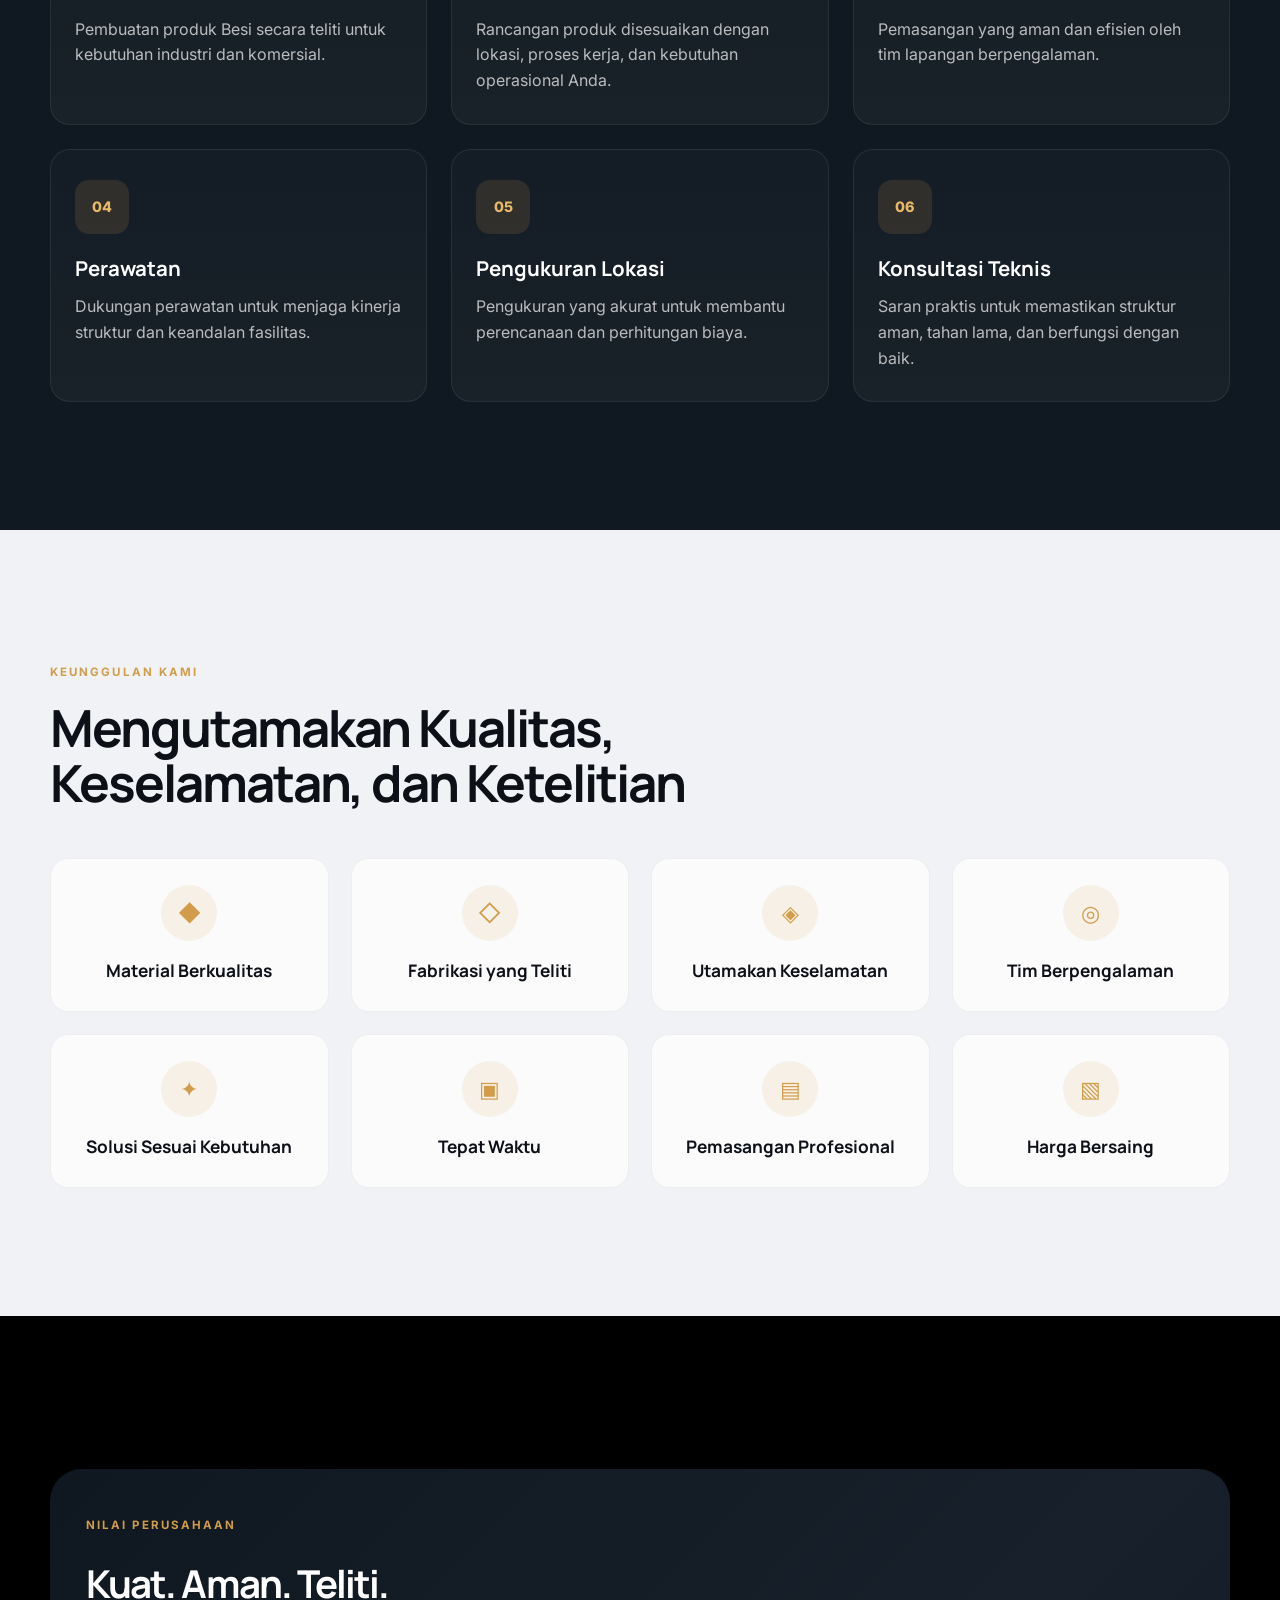
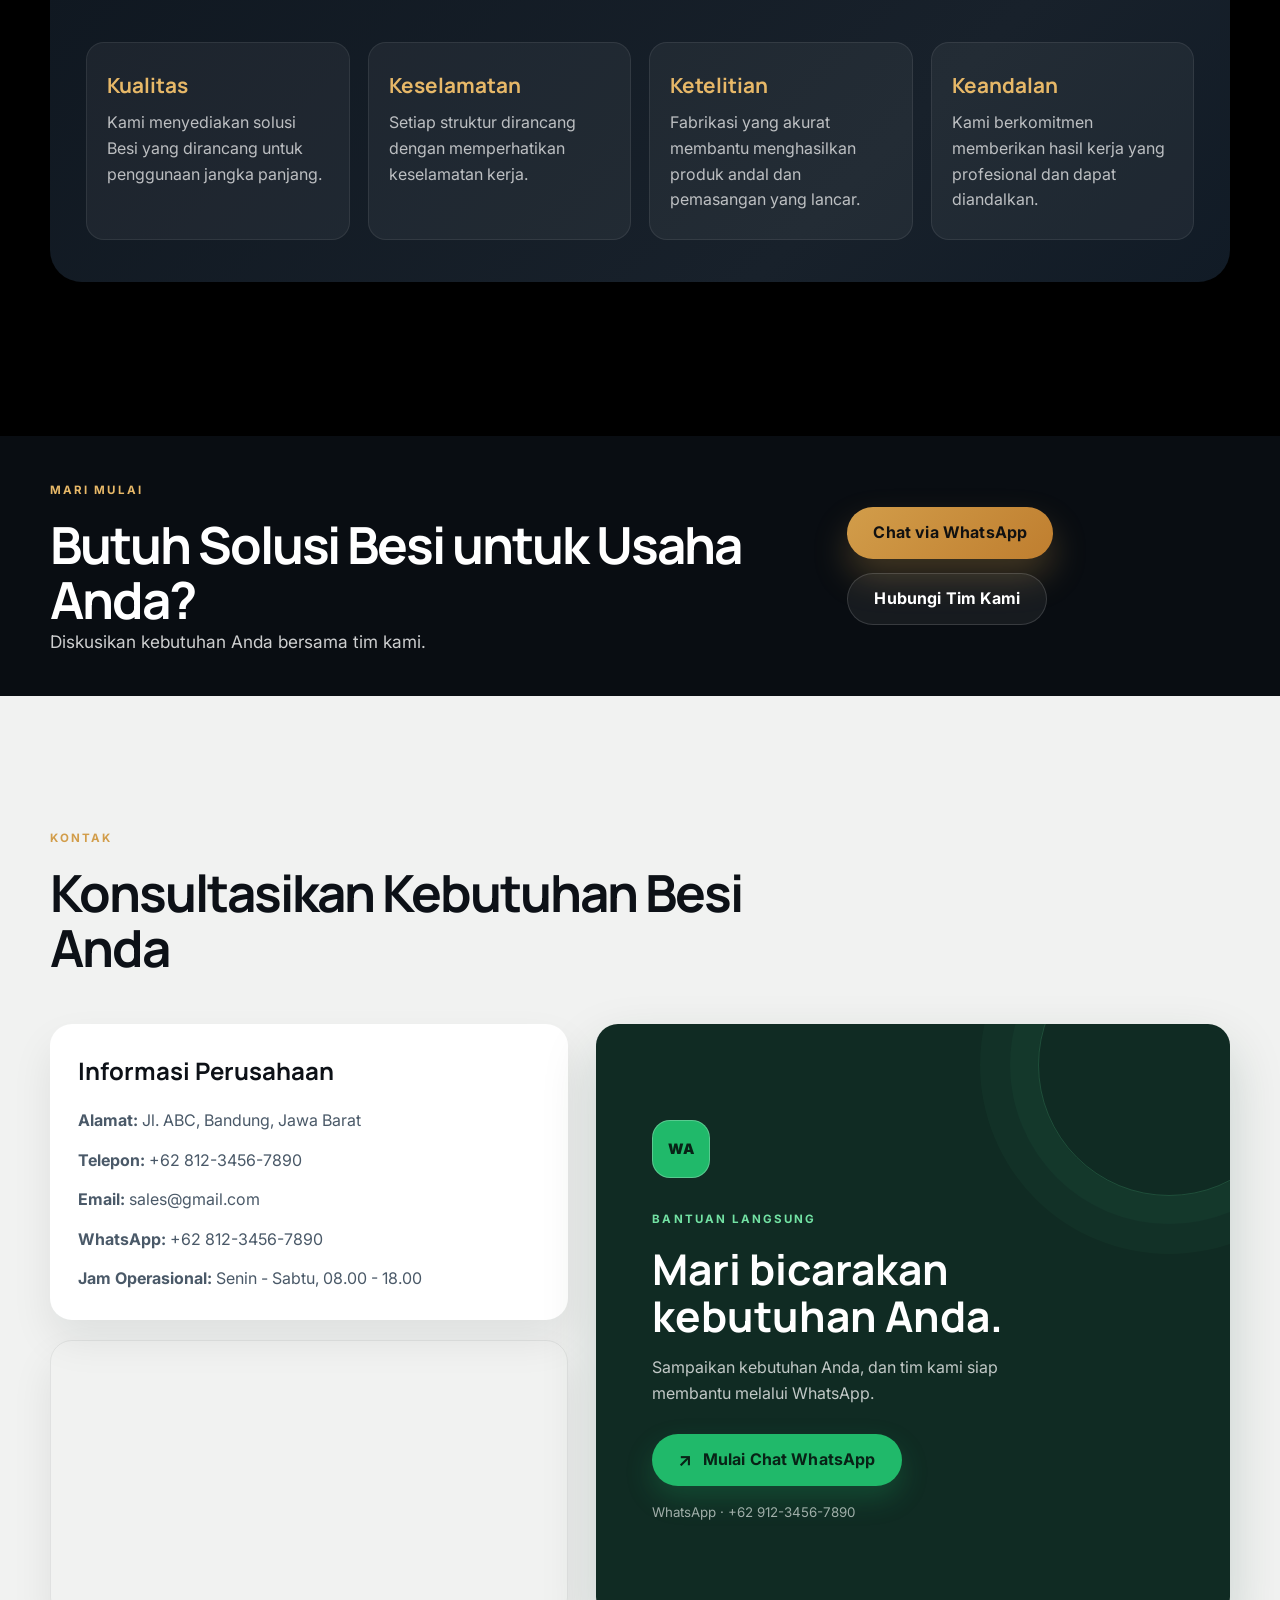
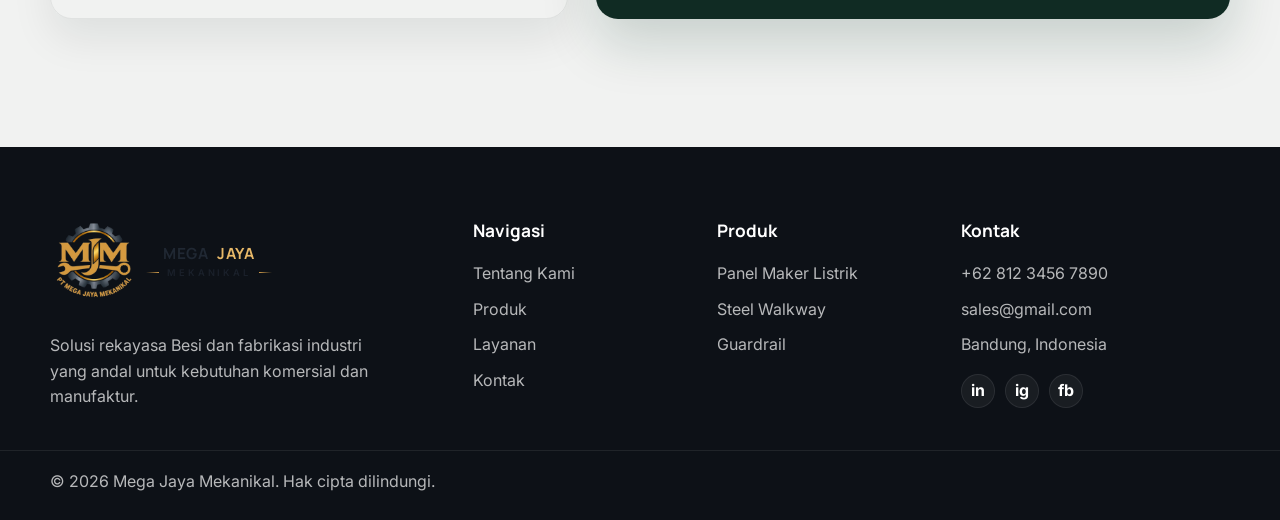
==== commit 673178bf: "Perbarui website" ====
--- a/index.html
+++ b/index.html
@@ -4,6 +4,7 @@
     <meta charset="UTF-8" />
     <meta name="viewport" content="width=device-width, initial-scale=1.0" />
     <title>Mega Jaya Mekanikal | Solusi Besi dan Industri</title>
+    <link rel="icon" type="image/png" href="assets/images/mjm.png" />
     <meta
       name="description"
       content="Mega Jaya Mekanikal menyediakan panel listrik, steel walkway, guardrail, serta jasa fabrikasi dan instalasi untuk kebutuhan industri."
@@ -18,7 +19,7 @@
       content="Solusi Besi dan fasilitas industri yang kuat, aman, dan dibuat dengan teliti untuk mendukung operasional Anda."
     />
     <meta property="og:type" content="website" />
-    <meta property="og:image" content="assets/images/head.jpg" />
+    <meta property="og:image" content="https://images.unsplash.com/photo-1504307651254-35680f356dfd?auto=format&fit=crop&w=1200&q=80" />
     <link rel="preconnect" href="https://fonts.googleapis.com" />
     <link rel="preconnect" href="https://fonts.gstatic.com" crossorigin />
     <link
@@ -31,7 +32,7 @@
     <header class="site-header" id="top">
       <nav class="navbar container" aria-label="Navigasi utama">
         <a href="#home" class="brand" aria-label="Beranda Mega Jaya Mekanikal">
-          <img class="brand-logo" src="assets/images/logo.png" alt="" />
+          <img class="brand-logo" src="assets/images/mjm.png" alt="" />
           <span class="brand-text">
             <strong>Mega <span>Jaya</span></strong>
             <small>MEKANIKAL</small>
@@ -85,7 +86,7 @@
               </div>
 
               <img
-                src="assets/images/head.jpg"
+                src="https://images.unsplash.com/photo-1504307651254-35680f356dfd?auto=format&fit=crop&w=900&q=80"
                 alt="Struktur Besi industri dan fasilitas fabrikasi"
               />
 
@@ -114,7 +115,7 @@
           <div class="about-grid">
             <div class="about-visual reveal">
               <img
-                src="./assets/images/about.jpg"
+                src="https://images.unsplash.com/photo-1581092918056-0c4c3acd3789?auto=format&fit=crop&w=1000&q=80"
                 alt="Pemasangan struktur Besi dan fasilitas industri"
               />
             </div>
@@ -148,7 +149,7 @@
               <div class="card-body">
                 <h3>Panel Maker Listrik</h3>
                 <p>Panel listrik yang dirakit sesuai kebutuhan untuk membantu mengatur dan melindungi sistem kelistrikan.</p>
-                <button type="button" class="product-detail" data-title="Panel Maker Listrik" data-text="Panel listrik dirancang dan dirakit sesuai kebutuhan instalasi, dengan mengutamakan kerapian, keamanan, dan kemudahan perawatan.">Lihat Detail</button>
+                <a class="product-detail" href="panel-maker-detail.html">Lihat Detail</a>
               </div>
             </article>
 
@@ -157,7 +158,7 @@
               <div class="card-body">
                 <h3>Steel Walkway</h3>
                 <p>Jalur akses besi yang kokoh dan aman untuk memudahkan pergerakan di area kerja maupun sekitar mesin.</p>
-                <button type="button" class="product-detail" data-title="Steel Walkway" data-text="Jalur akses besi dibuat sesuai kondisi lokasi untuk mendukung pergerakan yang aman dan mudah di area industri.">Lihat Detail</button>
+                <a class="product-detail" href="steel-walkway-detail.html">Lihat Detail</a>
               </div>
             </article>
 
@@ -166,7 +167,7 @@
               <div class="card-body">
                 <h3>Guardrail</h3>
                 <p>Pagar pengaman besi untuk membantu melindungi pekerja di jalur akses dan area kerja yang berisiko.</p>
-                <button type="button" class="product-detail" data-title="Guardrail" data-text="Guardrail besi dibuat untuk menambah perlindungan di jalur akses dan area kerja, dengan ukuran yang disesuaikan lokasi.">Lihat Detail</button>
+                <a class="product-detail" href="guardrail-detail.html">Lihat Detail</a>
               </div>
             </article>
           </div>
@@ -373,9 +374,9 @@
         <div>
           <h3>Produk</h3>
           <ul>
-            <li><a href="#products">Panel Maker Listrik</a></li>
-            <li><a href="#products">Steel Walkway</a></li>
-            <li><a href="#products">Guardrail</a></li>
+            <li><a href="panel-maker-detail.html">Panel Maker Listrik</a></li>
+            <li><a href="steel-walkway-detail.html">Steel Walkway</a></li>
+            <li><a href="guardrail-detail.html">Guardrail</a></li>
           </ul>
         </div>
 
@@ -403,15 +404,6 @@
 
     <button class="back-to-top" type="button" aria-label="Kembali ke atas">↑</button>
 
-    <div class="modal" id="productModal" aria-hidden="true">
-      <div class="modal-backdrop" data-close="true"></div>
-      <div class="modal-panel" role="dialog" aria-modal="true" aria-labelledby="modalTitle">
-        <button class="modal-close" type="button" aria-label="Tutup detail">×</button>
-        <h3 id="modalTitle">Detail Produk</h3>
-        <p id="modalText"></p>
-      </div>
-    </div>
-
     <script src="js/script.js"></script>
   </body>
 </html>
--- a/css/style.css
+++ b/css/style.css
@@ -102,13 +102,15 @@
   position: sticky;
   top: 0;
   z-index: 1000;
+  background: #fff;
   transition: background-color var(--transition), box-shadow var(--transition), backdrop-filter var(--transition);
 }
 
 .site-header.scrolled {
-  background: rgba(10, 13, 18, 0.8);
-  box-shadow: 0 12px 40px rgba(0, 0, 0, 0.18);
+  background: rgba(255, 255, 255, 0.55);
+  box-shadow: 0 12px 40px rgba(0, 0, 0, 0.1);
   backdrop-filter: blur(12px);
+  -webkit-backdrop-filter: blur(8px);
 }
 
 .navbar {
@@ -123,7 +125,7 @@
   display: inline-flex;
   align-items: center;
   gap: 8px;
-  color: var(--text);
+  color: #202833;
   transition: opacity var(--transition);
 }
 
@@ -147,7 +149,7 @@
 }
 
 .brand-text strong {
-  color: var(--text);
+  color: #202833;
   font-family: var(--heading);
   font-size: 0.96rem;
   font-weight: 700;
@@ -166,7 +168,7 @@
   display: flex;
   align-items: center;
   gap: 8px;
-  color: rgba(237, 242, 247, 0.62);
+  color: rgba(32, 40, 51, 0.68);
   font-size: 0.58rem;
   font-weight: 600;
   letter-spacing: 0.31em;
@@ -188,7 +190,7 @@
   display: flex;
   align-items: center;
   gap: 22px;
-  color: rgba(255, 255, 255, 0.75);
+  color: rgba(32, 40, 51, 0.82);
 }
 
 .nav-link {
@@ -213,7 +215,7 @@
 
 .nav-link:hover,
 .nav-link.active {
-  color: #fff;
+  color: #111820;
 }
 
 .nav-link:hover::after,
@@ -886,59 +888,165 @@
   transform: translateY(0);
 }
 
-.modal {
-  position: fixed;
-  inset: 0;
-  display: none;
-  align-items: center;
-  justify-content: center;
-  z-index: 1200;
-}
-
-.modal.visible {
-  display: flex;
-}
-
-.modal-backdrop {
-  position: absolute;
-  inset: 0;
-  background: rgba(9, 13, 18, 0.7);
-  backdrop-filter: blur(6px);
-}
-
-.modal-panel {
-  position: relative;
-  width: min(90vw, 520px);
-  padding: 32px 28px 28px;
-  border-radius: 22px;
-  background: #f4f5f5;
-  box-shadow: var(--shadow);
-  z-index: 1;
-}
-
-.modal-panel h3 {
-  font-family: var(--heading);
-  font-size: 1.9rem;
-  margin-bottom: 14px;
-  color: var(--bg);
-}
-
-.modal-panel p {
-  color: #445468;
-  line-height: 1.7;
-}
-
-.modal-close {
-  position: absolute;
-  top: 14px;
-  right: 14px;
-  width: 36px;
-  height: 36px;
-  border-radius: 50%;
-  background: rgba(17, 21, 28, 0.06);
-  color: var(--bg);
-  font-size: 1.7rem;
-  line-height: 1;
+.product-page {
+  min-height: 100vh;
+  background: #f5f5f3;
+  color: #202833;
+}
+
+.product-page-header {
+  background: #fff;
+  border-bottom: 1px solid rgba(32, 40, 51, 0.08);
+}
+
+.product-page-nav {
+  display: flex;
+  align-items: center;
+  justify-content: space-between;
+  min-height: 82px;
+  gap: 20px;
+}
+
+.product-page-nav .brand {
+  color: #202833;
+}
+
+.product-page-nav .brand-text strong {
+  color: #202833;
+}
+
+.product-page-back {
+  color: #33465a;
+  font-weight: 700;
+}
+
+.product-page-back:hover {
+  color: #a66c26;
+}
+
+.product-page-main {
+  width: var(--container);
+  margin: 0 auto;
+  padding: clamp(40px, 7vw, 82px) 0;
+}
+
+.product-detail-hero {
+  display: grid;
+  grid-template-columns: 1fr 1fr;
+  align-items: center;
+  overflow: hidden;
+  border-radius: var(--radius-lg);
+  background: #fff;
+  box-shadow: 0 18px 40px rgba(18, 24, 32, 0.08);
+}
+
+.product-detail-hero img {
+  width: 100%;
+  height: 100%;
+  min-height: 420px;
+  object-fit: cover;
+}
+
+.product-detail-copy {
+  padding: clamp(28px, 5vw, 64px);
+}
+
+.product-detail-copy .eyebrow {
+  color: #a66c26;
+}
+
+.product-detail-copy h1 {
+  margin-bottom: 18px;
+  color: #17212b;
+  font-family: var(--heading);
+  font-size: clamp(2.2rem, 4vw, 3.6rem);
+  line-height: 1.1;
+}
+
+.product-detail-copy p {
+  color: #526074;
+  font-size: 1.04rem;
+}
+
+.product-page-section {
+  margin-top: clamp(42px, 7vw, 76px);
+}
+
+.product-page-section h2 {
+  margin-bottom: 22px;
+  color: #17212b;
+  font-family: var(--heading);
+  font-size: clamp(1.7rem, 3vw, 2.35rem);
+}
+
+.product-spec-grid,
+.product-project-grid {
+  display: grid;
+  grid-template-columns: repeat(3, minmax(0, 1fr));
+  gap: 18px;
+}
+
+.product-spec,
+.product-project {
+  padding: 24px;
+  border: 1px solid rgba(32, 40, 51, 0.08);
+  border-radius: var(--radius-md);
+  background: #fff;
+}
+
+.product-spec h3,
+.product-project h3 {
+  margin-bottom: 8px;
+  color: #202833;
+  font-family: var(--heading);
+  font-size: 1.05rem;
+}
+
+.product-spec p,
+.product-project p {
+  color: #526074;
+}
+
+.product-page-cta {
+  display: flex;
+  align-items: center;
+  justify-content: space-between;
+  gap: 24px;
+  margin-top: clamp(42px, 7vw, 76px);
+  padding: clamp(24px, 4vw, 42px);
+  border-radius: var(--radius-md);
+  background: #17212b;
+  color: #fff;
+}
+
+.product-page-cta h2 {
+  margin-bottom: 6px;
+  font-family: var(--heading);
+}
+
+.product-page-cta p {
+  color: rgba(255, 255, 255, 0.72);
+}
+
+@media (max-width: 760px) {
+  .product-detail-hero {
+    grid-template-columns: 1fr;
+  }
+
+  .product-detail-hero img {
+    min-height: 260px;
+    max-height: 380px;
+  }
+
+  .product-spec-grid,
+  .product-project-grid {
+    grid-template-columns: 1fr;
+  }
+
+  .product-page-cta {
+    align-items: flex-start;
+    flex-direction: column;
+  }
 }
 
 .reveal {
@@ -960,15 +1068,15 @@
   width: 46px;
   height: 46px;
   border-radius: 12px;
-  background: rgba(255, 255, 255, 0.04);
-  border: 1px solid rgba(255, 255, 255, 0.12);
+  background: rgba(32, 40, 51, 0.04);
+  border: 1px solid rgba(32, 40, 51, 0.16);
 }
 
 .nav-toggle span {
   display: block;
   width: 22px;
   height: 2px;
-  background: white;
+  background: #202833;
   margin: 0 auto;
   border-radius: 999px;
 }
@@ -1014,8 +1122,8 @@
     align-items: flex-start;
     gap: 18px;
     padding: 20px;
-    background: rgba(12, 16, 22, 0.96);
-    border: 1px solid rgba(255, 255, 255, 0.08);
+    background: rgba(255, 255, 255, 0.98);
+    border: 1px solid rgba(32, 40, 51, 0.1);
     border-radius: 16px;
     box-shadow: var(--shadow);
   }
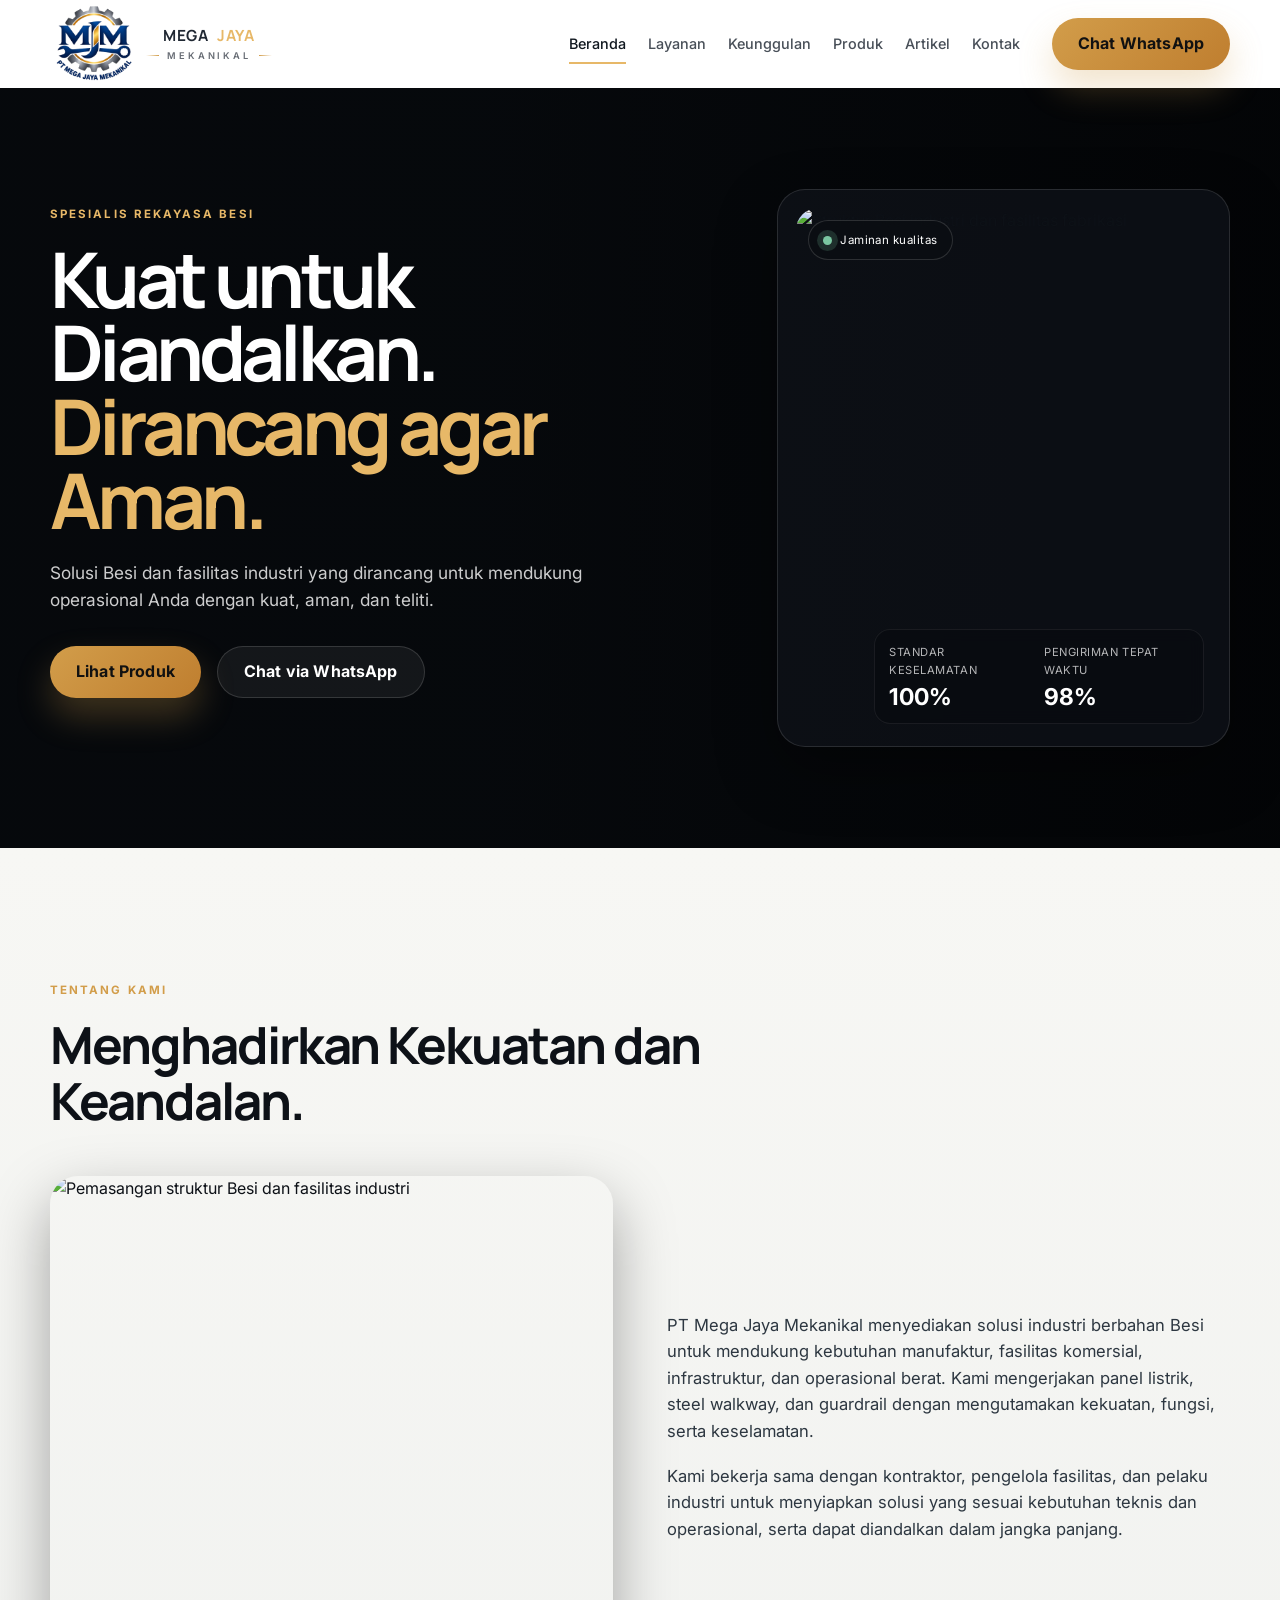
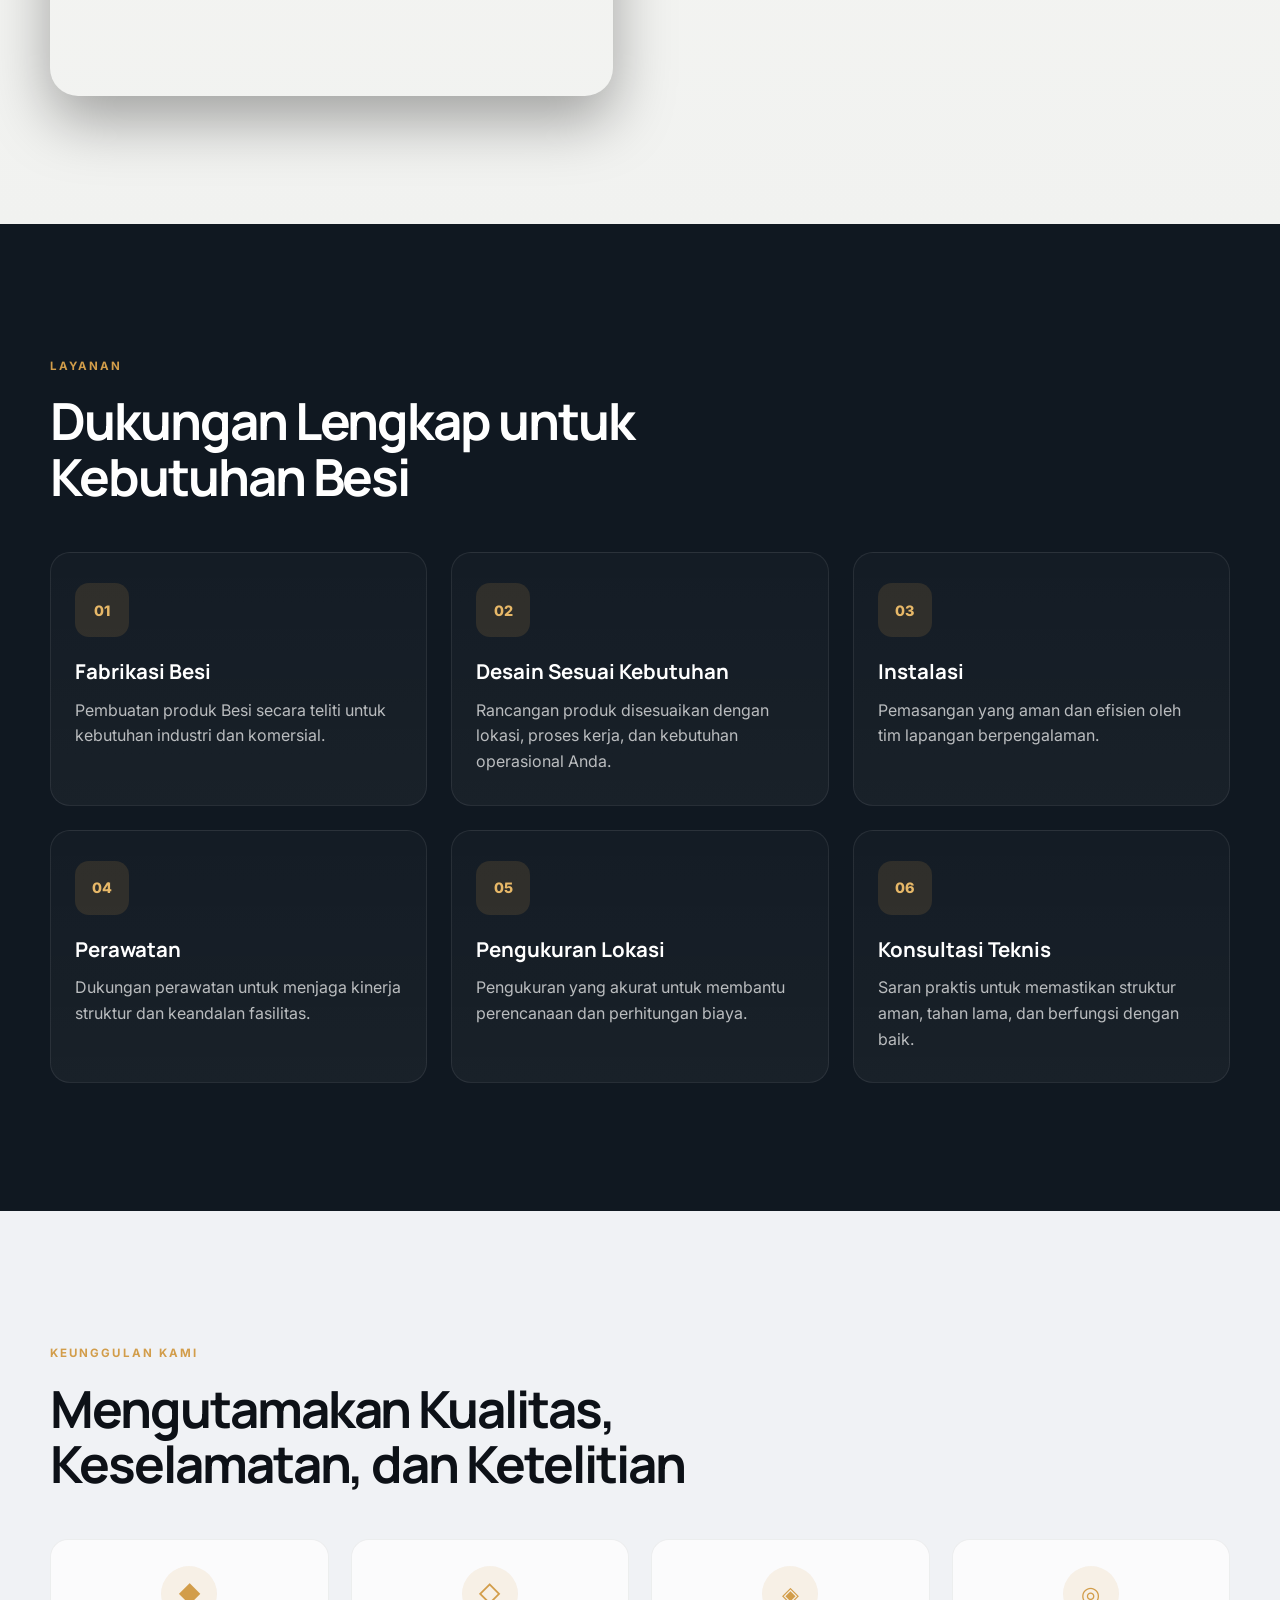
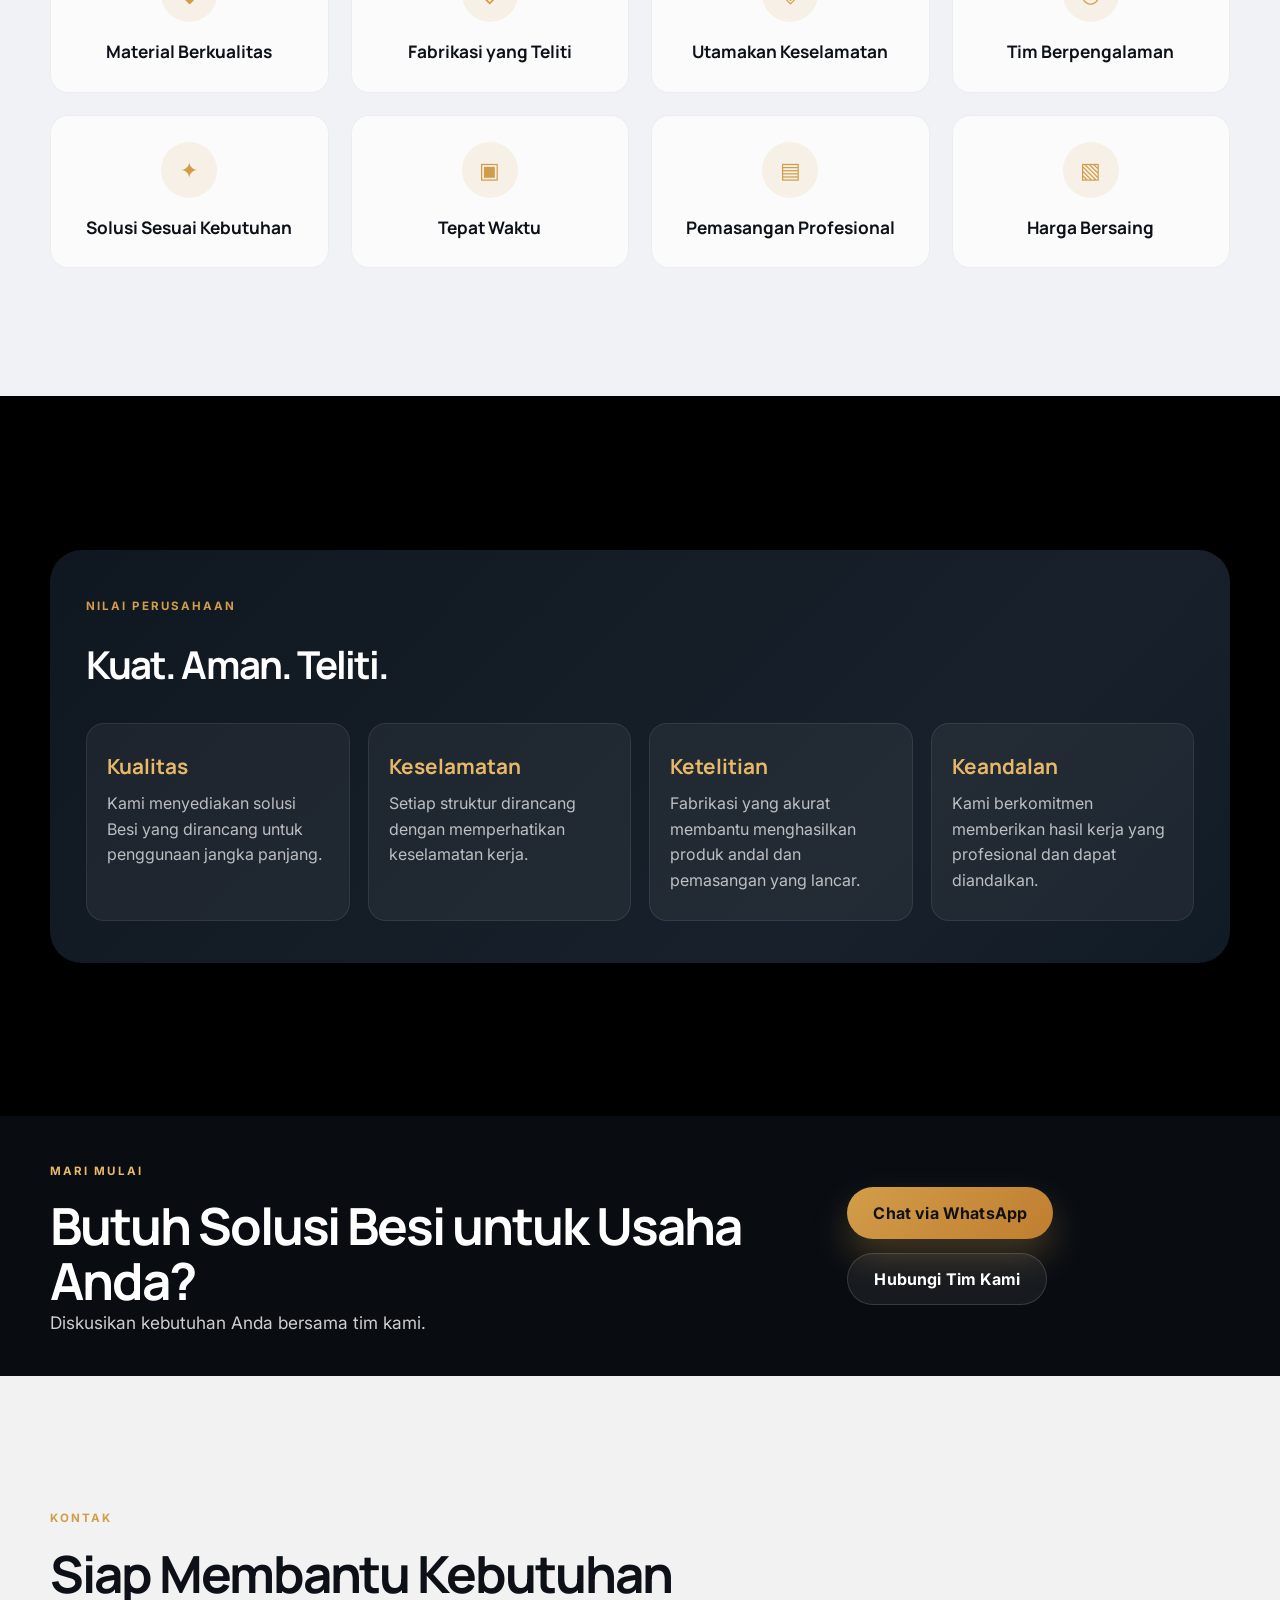
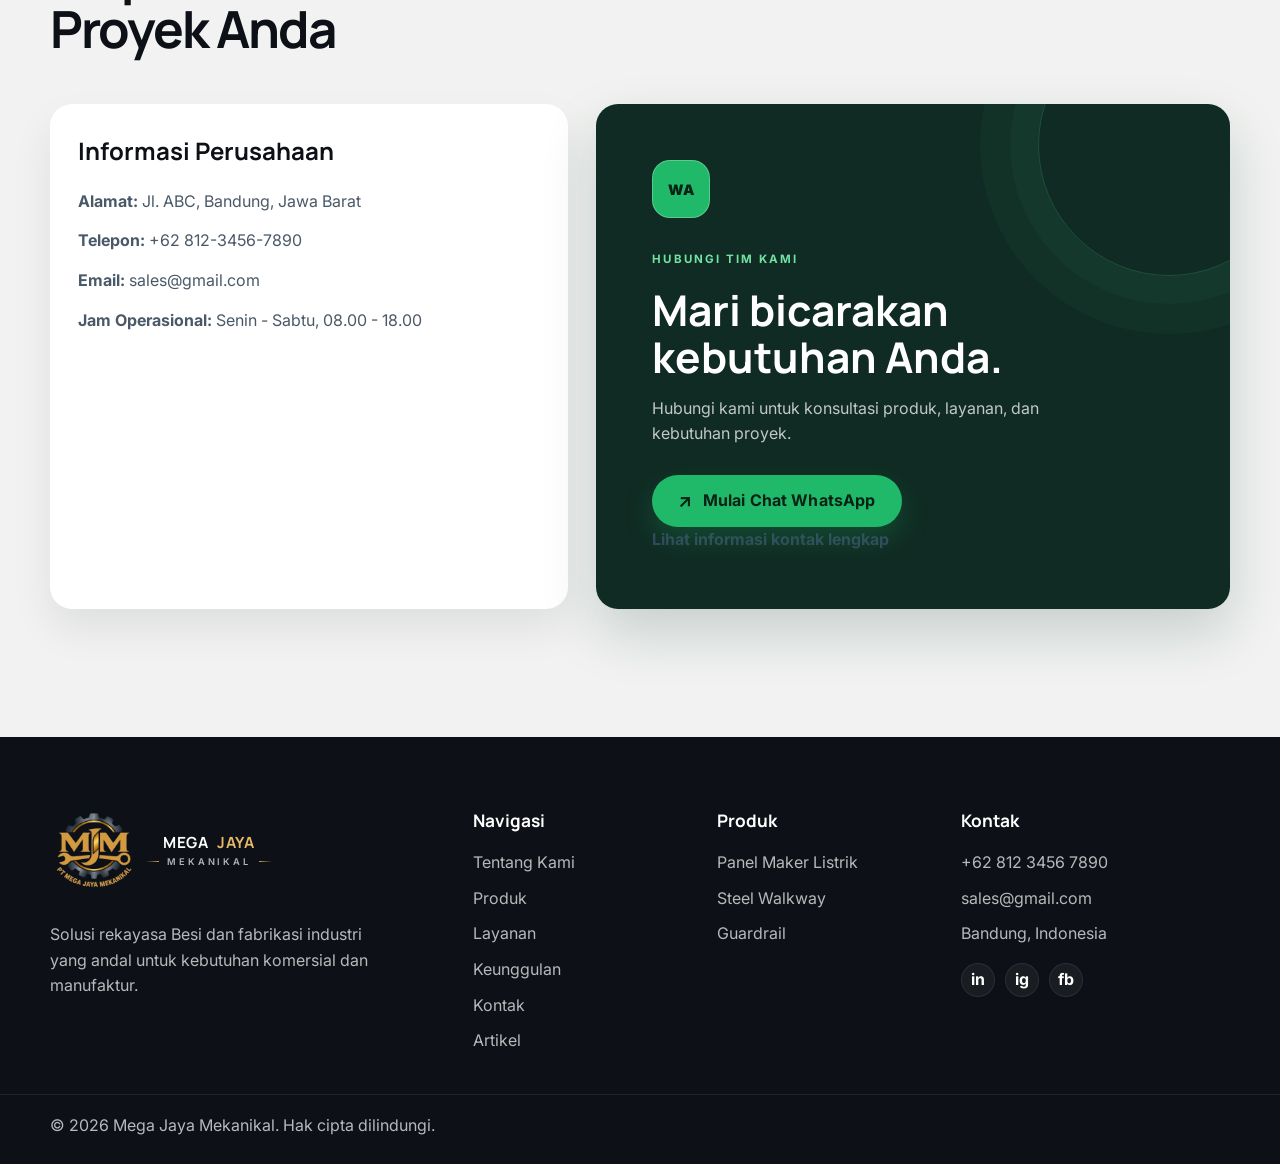
==== commit 6487f5b6: "Add articles and organize site pages Co-authored-by: Copilot <223556219+Copilot@users.noreply.github" ====
--- a/index.html
+++ b/index.html
@@ -31,7 +31,7 @@
   <body>
     <header class="site-header" id="top">
       <nav class="navbar container" aria-label="Navigasi utama">
-        <a href="#home" class="brand" aria-label="Beranda Mega Jaya Mekanikal">
+        <a href="index.html#home" class="brand" aria-label="Beranda Mega Jaya Mekanikal">
           <img class="brand-logo" src="assets/images/mjm.png" alt="" />
           <span class="brand-text">
             <strong>Mega <span>Jaya</span></strong>
@@ -46,12 +46,12 @@
         </button>
 
         <div class="nav-menu" id="navMenu">
-          <a class="nav-link active" href="#home">Beranda</a>
-          <a class="nav-link" href="#about">Tentang Kami</a>
-          <a class="nav-link" href="#products">Produk</a>
+          <a class="nav-link active" href="index.html">Beranda</a>
           <a class="nav-link" href="#services">Layanan</a>
           <a class="nav-link" href="#why-us">Keunggulan</a>
-          <a class="nav-link" href="#contact">Kontak</a>
+          <a class="nav-link" href="pages/produk/index.html">Produk</a>
+          <a class="nav-link" href="pages/artikel/index.html">Artikel</a>
+          <a class="nav-link" href="pages/kontak/index.html">Kontak</a>
           <a class="btn btn-primary nav-cta" href="https://wa.me/6281234567890" target="_blank" rel="noopener">Chat WhatsApp</a>
         </div>
       </nav>
@@ -73,7 +73,7 @@
             </p>
 
             <div class="hero-actions">
-              <a class="btn btn-primary" href="#products">Lihat Produk</a>
+              <a class="btn btn-primary" href="pages/produk/index.html">Lihat Produk</a>
               <a class="btn btn-secondary" href="https://wa.me/6281234567890" target="_blank" rel="noopener">Chat via WhatsApp</a>
             </div>
           </div>
@@ -136,44 +136,6 @@
         </div>
       </section>
 
-      <section class="section products" id="products">
-        <div class="container">
-          <div class="section-heading reveal">
-            <span class="eyebrow eyebrow-dark">Produk</span>
-            <h2>Produk Andal untuk Kebutuhan Industri</h2>
-          </div>
-
-          <div class="product-grid">
-            <article class="product-card reveal">
-              <img src="./assets/images/panel.png" alt="Panel maker listrik" />
-              <div class="card-body">
-                <h3>Panel Maker Listrik</h3>
-                <p>Panel listrik yang dirakit sesuai kebutuhan untuk membantu mengatur dan melindungi sistem kelistrikan.</p>
-                <a class="product-detail" href="panel-maker-detail.html">Lihat Detail</a>
-              </div>
-            </article>
-
-            <article class="product-card reveal">
-              <img src="./assets/images/walkway.jpg" alt="Steel walkway" />
-              <div class="card-body">
-                <h3>Steel Walkway</h3>
-                <p>Jalur akses besi yang kokoh dan aman untuk memudahkan pergerakan di area kerja maupun sekitar mesin.</p>
-                <a class="product-detail" href="steel-walkway-detail.html">Lihat Detail</a>
-              </div>
-            </article>
-
-            <article class="product-card reveal">
-              <img src="./assets/images/guardrail.jpg" alt="Guardrail Besi" />
-              <div class="card-body">
-                <h3>Guardrail</h3>
-                <p>Pagar pengaman besi untuk membantu melindungi pekerja di jalur akses dan area kerja yang berisiko.</p>
-                <a class="product-detail" href="guardrail-detail.html">Lihat Detail</a>
-              </div>
-            </article>
-          </div>
-        </div>
-      </section>
-
       <section class="section services" id="services">
         <div class="container">
           <div class="section-heading reveal">
@@ -298,7 +260,7 @@
           </div>
           <div class="cta-actions">
             <a class="btn btn-primary" href="https://wa.me/6281234567890" target="_blank" rel="noopener">Chat via WhatsApp</a>
-            <a class="btn btn-secondary" href="#contact">Hubungi Tim Kami</a>
+            <a class="btn btn-secondary" href="pages/kontak/index.html">Hubungi Tim Kami</a>
           </div>
         </div>
       </section>
@@ -307,41 +269,27 @@
         <div class="container">
           <div class="section-heading reveal">
             <span class="eyebrow eyebrow-dark">Kontak</span>
-            <h2>Konsultasikan Kebutuhan Besi Anda</h2>
-          </div>
-
+            <h2>Siap Membantu Kebutuhan Proyek Anda</h2>
+          </div>
           <div class="contact-layout">
-            <div class="contact-info reveal">
-              <div class="info-card">
-                <h3>Informasi Perusahaan</h3>
-                <ul>
-                  <li><strong>Alamat:</strong> Jl. ABC, Bandung, Jawa Barat</li>
-                  <li><strong>Telepon:</strong> +62 812-3456-7890</li>
-                  <li><strong>Email:</strong> sales@gmail.com</li>
-                  <li><strong>WhatsApp:</strong> <a href="https://wa.me/6281234567890" target="_blank" rel="noopener">+62 812-3456-7890</a></li>
-                  <li><strong>Jam Operasional:</strong> Senin - Sabtu, 08.00 - 18.00</li>
-                </ul>
-              </div>
-
-              <div class="map-wrap" aria-label="Peta lokasi perusahaan">
-                <iframe
-                  title="Peta lokasi perusahaan"
-                  src="https://www.google.com/maps/embed?pb=!1m18!1m12!1m3!1d3965.5740589082393!2d106.75936167380108!3d-6.319543561837423!2m3!1f0!2f0!3f0!3m2!1i1024!2i768!4f13.1!3m3!1m2!1s0x2e69ef007145deeb%3A0x1c29de25c5846dcb!2sSynthesis%20Homes%20B-29!5e0!3m2!1sen!2sus!4v1790140144569!5m2!1sen!2sus" width="600" height="450" style="border:0;" allowfullscreen="" loading="lazy" referrerpolicy="strict-origin-when-cross-origin"
-                  loading="lazy"
-                  referrerpolicy="no-referrer-when-downgrade"
-                ></iframe>
-              </div>
-            </div>
-
+            <div class="info-card reveal">
+              <h3>Informasi Perusahaan</h3>
+              <ul>
+                <li><strong>Alamat:</strong> Jl. ABC, Bandung, Jawa Barat</li>
+                <li><strong>Telepon:</strong> <a href="tel:+6281234567890">+62 812-3456-7890</a></li>
+                <li><strong>Email:</strong> <a href="mailto:sales@gmail.com">sales@gmail.com</a></li>
+                <li><strong>Jam Operasional:</strong> Senin - Sabtu, 08.00 - 18.00</li>
+              </ul>
+            </div>
             <div class="whatsapp-card reveal">
               <span class="whatsapp-mark" aria-hidden="true">WA</span>
-              <span class="eyebrow">Bantuan langsung</span>
+              <span class="eyebrow">Hubungi tim kami</span>
               <h3>Mari bicarakan kebutuhan Anda.</h3>
-              <p>Sampaikan kebutuhan Anda, dan tim kami siap membantu melalui WhatsApp.</p>
+              <p>Hubungi kami untuk konsultasi produk, layanan, dan kebutuhan proyek.</p>
               <a class="btn whatsapp-button" href="https://wa.me/6281234567890" target="_blank" rel="noopener">
                 <span aria-hidden="true">↗</span> Mulai Chat WhatsApp
               </a>
-              <small>WhatsApp · +62 912-3456-7890</small>
+              <a class="contact-address-link" href="pages/kontak/index.html">Lihat informasi kontak lengkap</a>
             </div>
           </div>
         </div>
@@ -351,7 +299,7 @@
     <footer class="site-footer">
       <div class="container footer-grid">
         <div class="footer-brand">
-          <a href="#home" class="brand" aria-label="Beranda Mega Jaya Mekanikal">
+          <a href="index.html#home" class="brand" aria-label="Beranda Mega Jaya Mekanikal">
             <img class="brand-logo" src="assets/images/logo.png" alt="" />
             <span class="brand-text">
               <strong>Mega <span>Jaya</span></strong>
@@ -364,19 +312,21 @@
         <div>
           <h3>Navigasi</h3>
           <ul>
-            <li><a href="#about">Tentang Kami</a></li>
-            <li><a href="#products">Produk</a></li>
-            <li><a href="#services">Layanan</a></li>
-            <li><a href="#contact">Kontak</a></li>
+            <li><a href="index.html#about">Tentang Kami</a></li>
+            <li><a href="pages/produk/index.html">Produk</a></li>
+            <li><a href="index.html#services">Layanan</a></li>
+            <li><a href="index.html#why-us">Keunggulan</a></li>
+            <li><a href="pages/kontak/index.html">Kontak</a></li>
+            <li><a href="pages/artikel/index.html">Artikel</a></li>
           </ul>
         </div>
 
         <div>
           <h3>Produk</h3>
           <ul>
-            <li><a href="panel-maker-detail.html">Panel Maker Listrik</a></li>
-            <li><a href="steel-walkway-detail.html">Steel Walkway</a></li>
-            <li><a href="guardrail-detail.html">Guardrail</a></li>
+            <li><a href="pages/produk/panel-maker-detail.html">Panel Maker Listrik</a></li>
+            <li><a href="pages/produk/steel-walkway-detail.html">Steel Walkway</a></li>
+            <li><a href="pages/produk/guardrail-detail.html">Guardrail</a></li>
           </ul>
         </div>
 
--- a/css/style.css
+++ b/css/style.css
@@ -98,6 +98,187 @@
   letter-spacing: -0.04em;
 }
 
+.inner-page {
+  min-height: 100vh;
+  background: #f5f5f3;
+}
+
+.page-banner {
+  padding: clamp(64px, 9vw, 108px) 0;
+  background: linear-gradient(120deg, #101821, #1a2733);
+  color: white;
+}
+
+.page-banner h1 {
+  max-width: 780px;
+  margin-bottom: 14px;
+  font-family: var(--heading);
+  font-size: clamp(2.4rem, 5vw, 4rem);
+  line-height: 1.08;
+  letter-spacing: -0.045em;
+}
+
+.page-banner p {
+  max-width: 620px;
+  color: rgba(255, 255, 255, 0.76);
+  font-size: 1.05rem;
+}
+
+.article-back-link {
+  display: inline-block;
+  margin-bottom: 22px;
+  color: rgba(255, 255, 255, 0.82);
+  font-weight: 700;
+}
+
+.article-back-link:hover {
+  color: var(--primary-strong);
+}
+
+.article-grid {
+  display: grid;
+  grid-template-columns: minmax(0, 900px);
+  justify-content: center;
+  gap: 22px;
+}
+
+.article-card {
+  display: grid;
+  grid-template-columns: minmax(220px, 0.8fr) minmax(0, 1.2fr);
+  align-items: stretch;
+  overflow: hidden;
+  border: 1px solid rgba(11, 17, 21, 0.06);
+  border-radius: 22px;
+  background: #fff;
+  box-shadow: 0 18px 40px rgba(18, 24, 32, 0.08);
+  transition: transform var(--transition), box-shadow var(--transition);
+}
+
+.article-card:hover {
+  transform: translateY(-6px);
+  box-shadow: 0 28px 50px rgba(17, 20, 24, 0.12);
+}
+
+.article-card-image {
+  display: block;
+  overflow: hidden;
+}
+
+.article-card-image img {
+  height: 100%;
+  min-height: 230px;
+  object-fit: cover;
+  transition: transform var(--transition);
+}
+
+.article-card:hover .article-card-image img {
+  transform: scale(1.04);
+}
+
+.article-card-body {
+  padding: 24px;
+}
+
+.article-category {
+  display: inline-block;
+  margin-bottom: 12px;
+  color: #a66c26;
+  font-size: 0.76rem;
+  font-weight: 800;
+  letter-spacing: 0.09em;
+  text-transform: uppercase;
+}
+
+.article-card-body h2 {
+  margin-bottom: 12px;
+  color: #17212b;
+  font-family: var(--heading);
+  font-size: 1.3rem;
+  line-height: 1.3;
+}
+
+.article-card-body h2 a:hover {
+  color: #a66c26;
+}
+
+.article-card-body p {
+  margin-bottom: 18px;
+  color: #526074;
+}
+
+.article-read-more {
+  display: inline-flex;
+  align-items: center;
+  gap: 8px;
+  color: #33465a;
+  font-weight: 700;
+}
+
+.article-read-more:hover {
+  color: #a66c26;
+}
+
+.article-content {
+  max-width: 850px;
+  padding-top: 56px;
+  padding-bottom: 80px;
+}
+
+.article-feature-image {
+  width: 100%;
+  max-height: 480px;
+  margin-bottom: 34px;
+  border-radius: var(--radius-lg);
+  object-fit: cover;
+}
+
+.article-content p {
+  margin-bottom: 18px;
+  color: #445160;
+  font-size: 1.04rem;
+  line-height: 1.8;
+}
+
+.article-content .article-lead {
+  color: #273443;
+  font-size: 1.2rem;
+  font-weight: 500;
+}
+
+.article-content h2 {
+  margin: 34px 0 12px;
+  color: #17212b;
+  font-family: var(--heading);
+  font-size: 1.7rem;
+  line-height: 1.25;
+}
+
+.article-cta {
+  margin: 42px 0 28px;
+  padding: clamp(24px, 4vw, 38px);
+  border-radius: var(--radius-md);
+  background: #17212b;
+  color: white;
+}
+
+.article-cta h2 {
+  margin: 0 0 8px;
+  color: white;
+}
+
+.article-cta p {
+  color: rgba(255, 255, 255, 0.74);
+}
+
+.article-bottom-link {
+  margin-bottom: 0;
+  color: #33465a;
+}
+
+.article-bottom-link:hover {
+  color: #a66c26;
+}
+
 .site-header {
   position: sticky;
   top: 0;
@@ -223,6 +404,10 @@
   transform: scaleX(1);
 }
 
+main section[id] {
+  scroll-margin-top: 100px;
+}
+
 .btn {
   display: inline-flex;
   align-items: center;
@@ -454,6 +639,13 @@
 }
 
 .card-body h3 {
+  font-family: var(--heading);
+  font-size: 1.34rem;
+  margin-bottom: 12px;
+  color: var(--bg);
+}
+
+.card-body h2 {
   font-family: var(--heading);
   font-size: 1.34rem;
   margin-bottom: 12px;
@@ -679,6 +871,37 @@
   display: grid;
   grid-template-columns: 0.9fr 1.1fr;
   gap: 28px;
+}
+
+.contact-address-link {
+  color: #33465a;
+  font-weight: 700;
+}
+
+.contact-address-link:hover {
+  color: #a66c26;
+}
+
+.catalog-cta {
+  background: #fff;
+}
+
+.catalog-cta-inner {
+  display: flex;
+  align-items: center;
+  justify-content: space-between;
+  gap: 28px;
+}
+
+.catalog-cta-inner h2 {
+  margin-bottom: 8px;
+  color: #17212b;
+  font-family: var(--heading);
+  font-size: clamp(1.8rem, 3vw, 2.5rem);
+}
+
+.catalog-cta-inner p {
+  color: #526074;
 }
 
 .contact-info {
@@ -823,6 +1046,14 @@
   font-family: var(--heading);
   font-size: 1.08rem;
   margin-bottom: 16px;
+}
+
+.site-footer .brand-text strong {
+  color: white;
+}
+
+.site-footer .brand-text small {
+  color: rgba(255, 255, 255, 0.68);
 }
 
 .site-footer ul {
@@ -924,6 +1155,19 @@
   color: #a66c26;
 }
 
+.product-page-nav-links {
+  display: flex;
+  align-items: center;
+  gap: 22px;
+  color: #33465a;
+  font-weight: 600;
+}
+
+.product-page-nav-links a:hover,
+.product-page-nav-links a[aria-current="page"] {
+  color: #a66c26;
+}
+
 .product-page-main {
   width: var(--container);
   margin: 0 auto;
@@ -1029,6 +1273,17 @@
 }
 
 @media (max-width: 760px) {
+  .product-page-nav {
+    flex-wrap: wrap;
+    padding: 12px 0;
+  }
+
+  .product-page-nav-links {
+    order: 3;
+    flex-basis: 100%;
+    justify-content: center;
+  }
+
   .product-detail-hero {
     grid-template-columns: 1fr;
   }
@@ -1104,6 +1359,28 @@
     align-items: flex-start;
     justify-content: center;
     padding: 50px 0;
+  }
+
+  .catalog-cta-inner {
+    align-items: flex-start;
+    flex-direction: column;
+  }
+}
+
+@media (max-width: 1120px) and (min-width: 761px) {
+  .nav-menu {
+    gap: 10px;
+  }
+
+  .nav-link {
+    font-size: 0.82rem;
+  }
+
+  .nav-cta {
+    min-height: 46px;
+    margin-left: 0;
+    padding: 0 18px;
+    font-size: 0.84rem;
   }
 }
 
@@ -1132,6 +1409,20 @@
     display: flex;
   }
 
+  .article-card {
+    grid-template-columns: 1fr;
+  }
+
+  .article-card-image img {
+    height: 220px;
+    min-height: 0;
+  }
+
+  .product-page-nav-links {
+    flex-wrap: wrap;
+    gap: 12px 18px;
+  }
+
   .nav-cta {
     width: 100%;
     margin-left: 0;
@@ -1167,6 +1458,7 @@
   }
 
   .product-grid,
+  .article-grid,
   .services-grid,
   .why-grid,
   .value-grid {
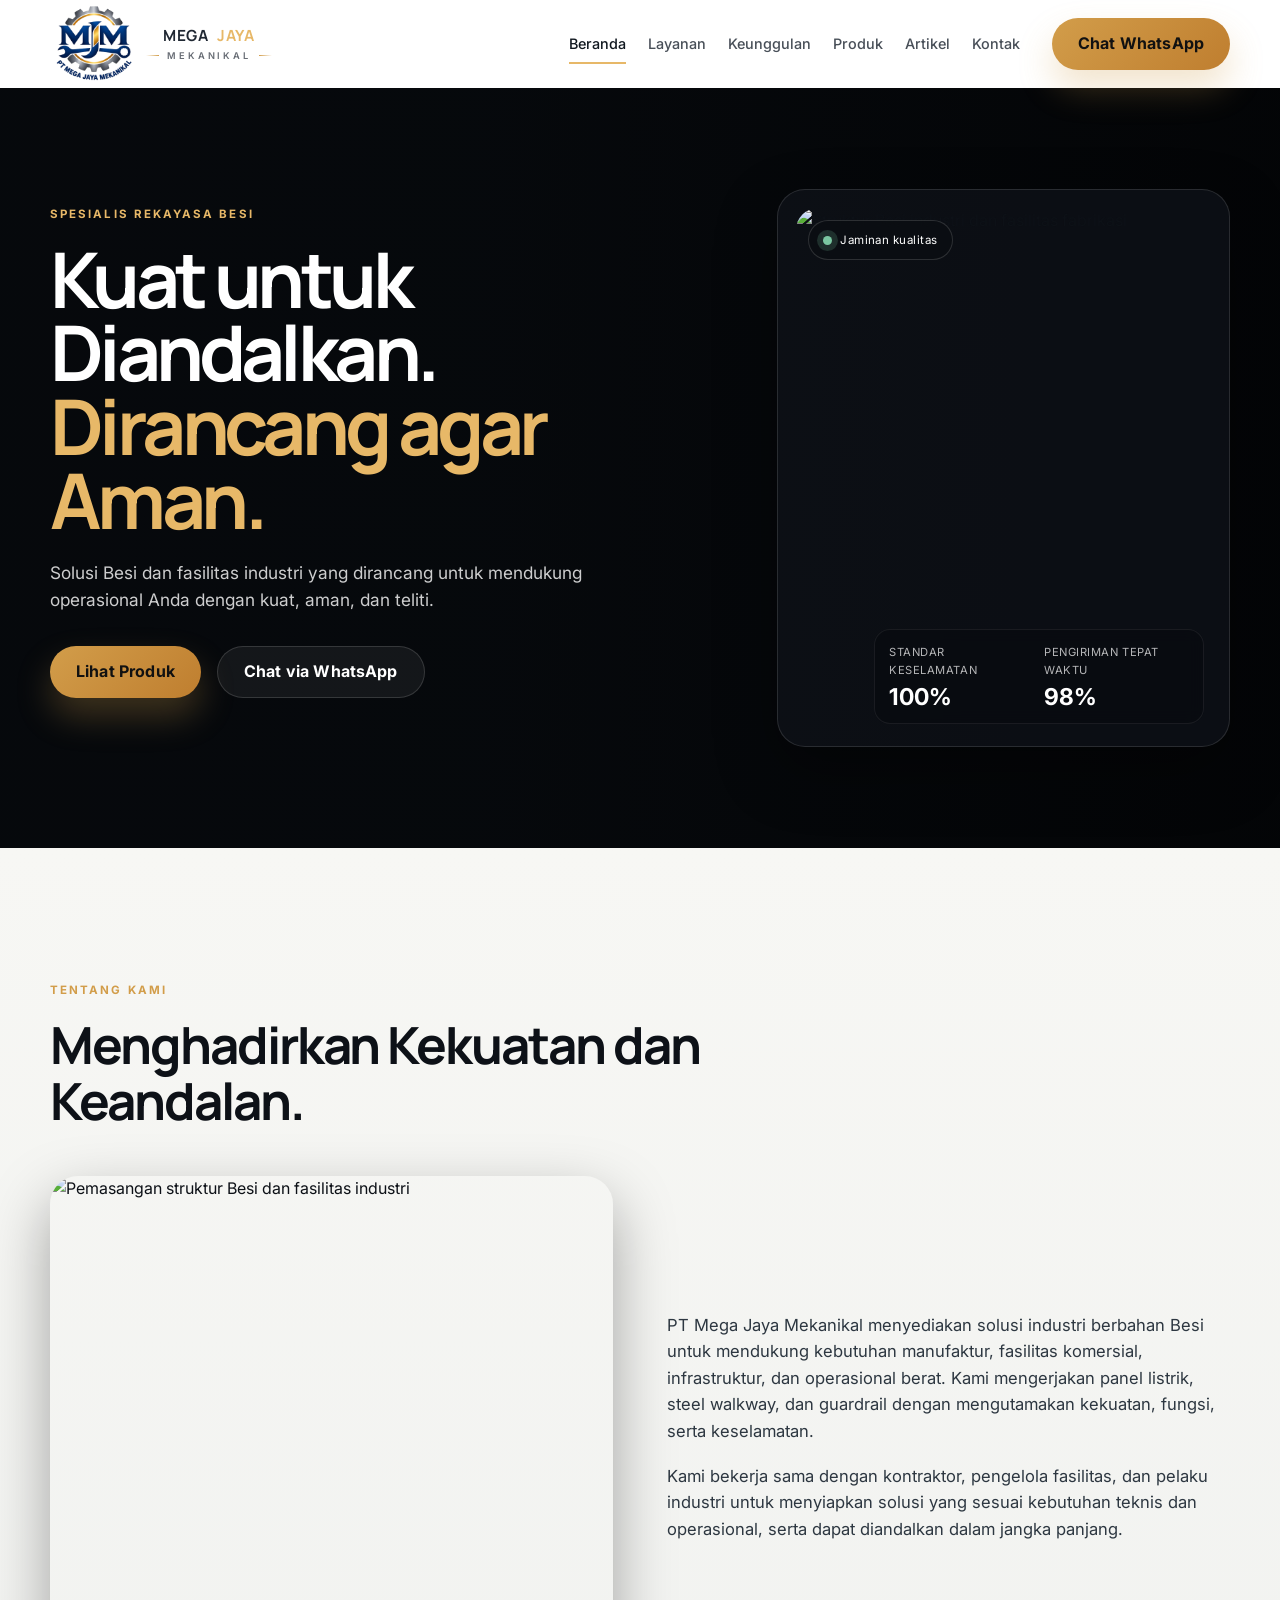
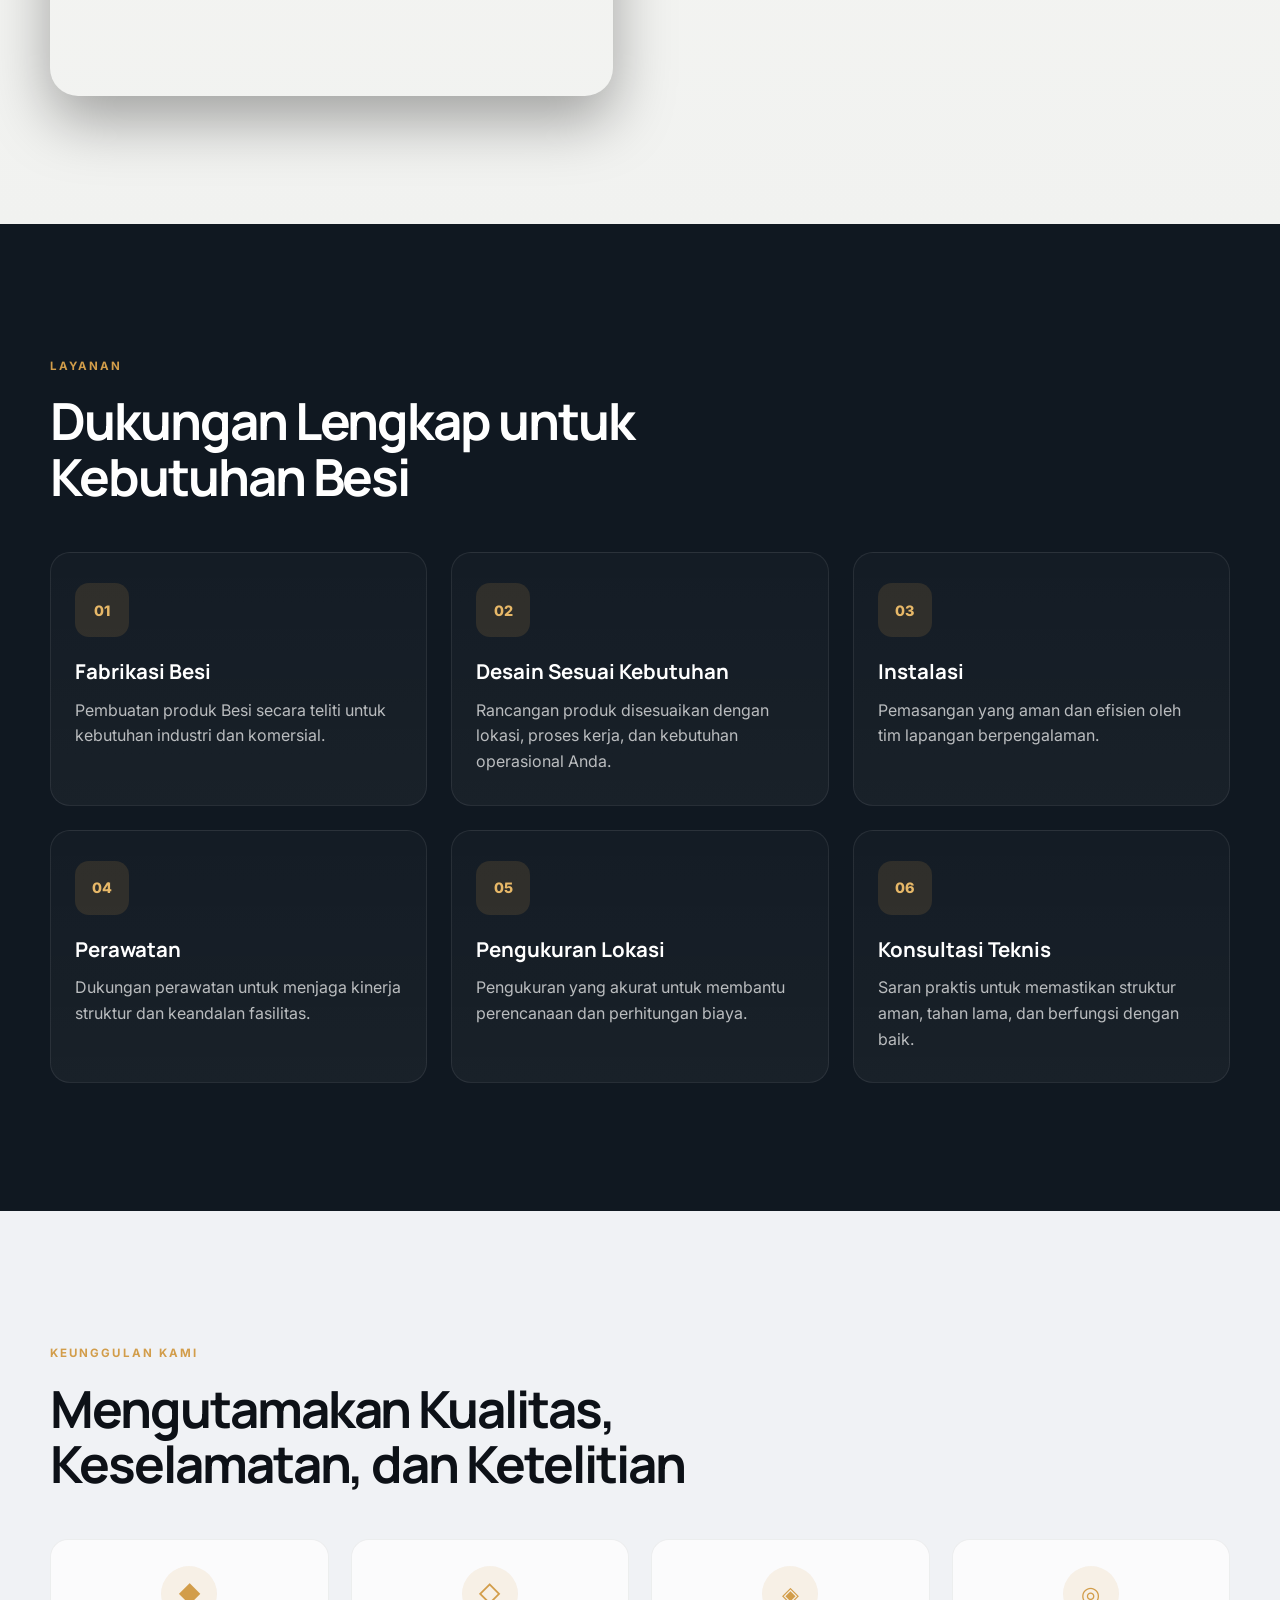
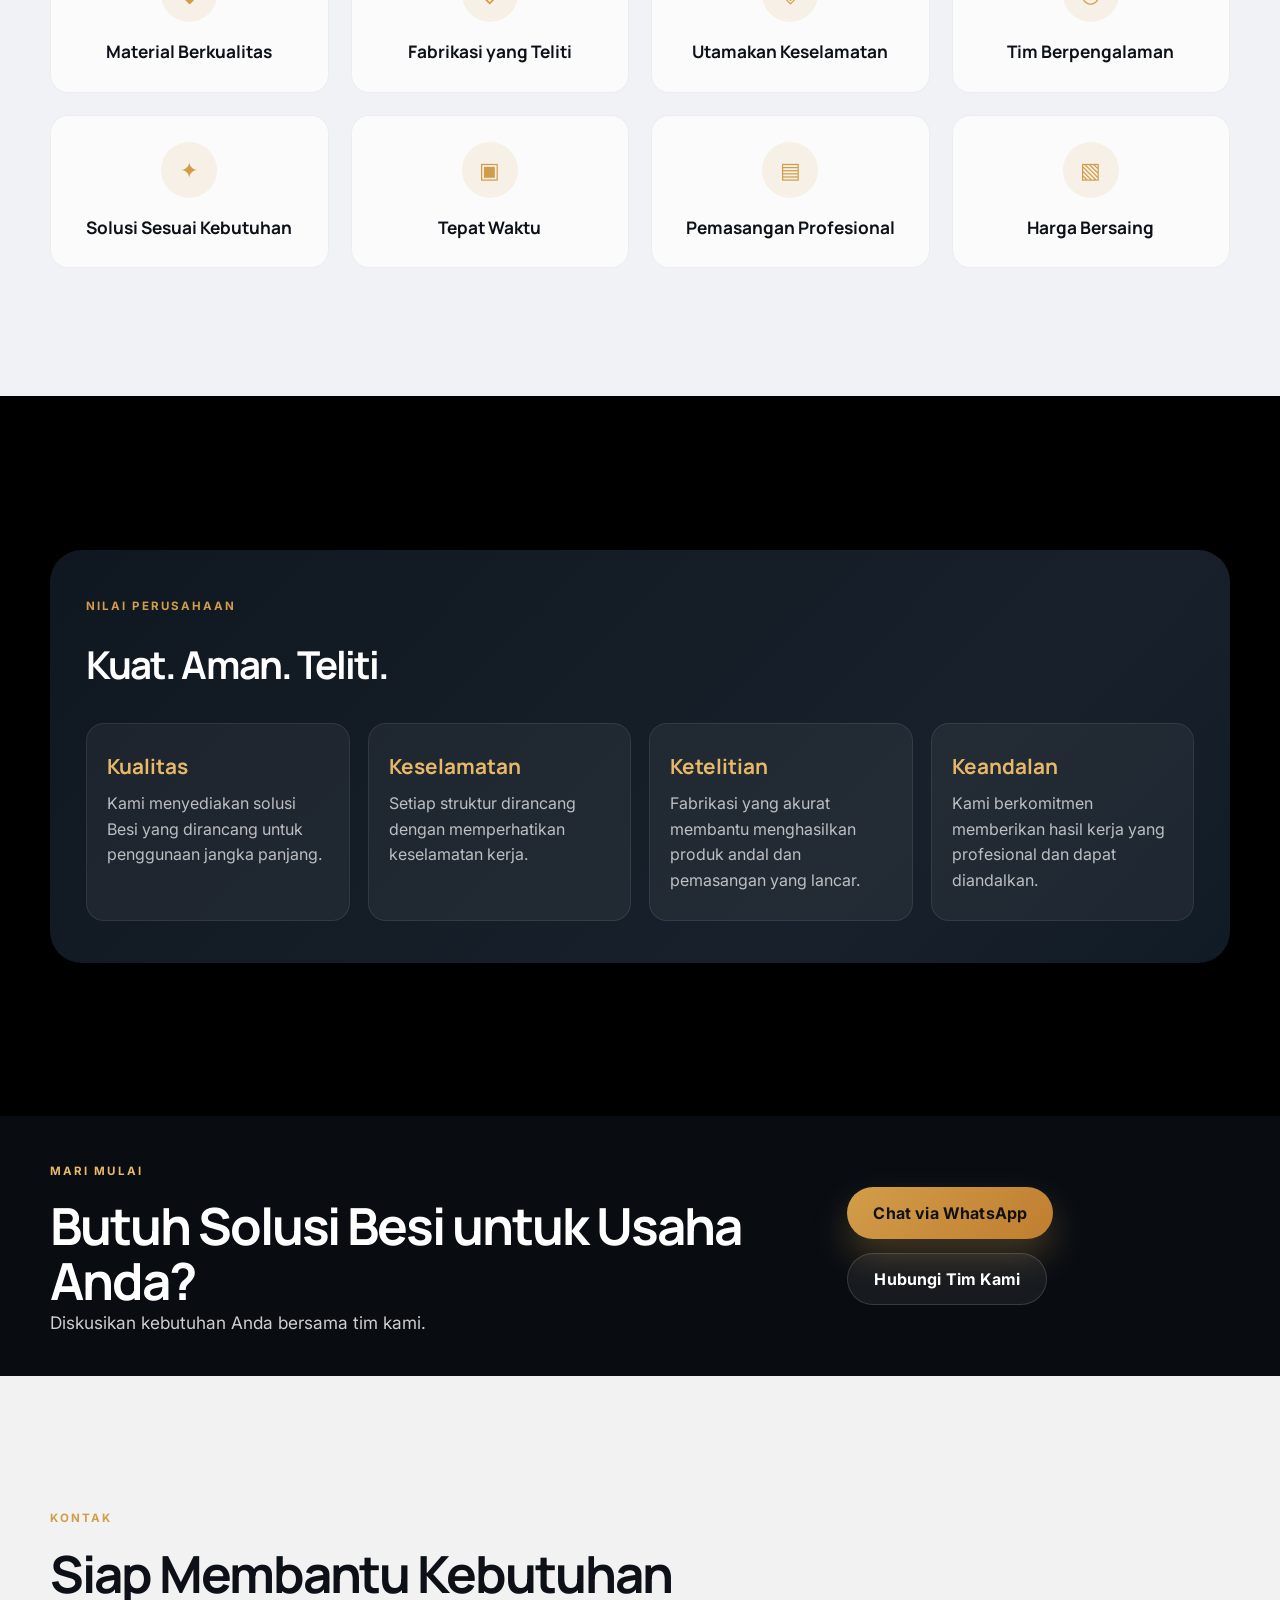
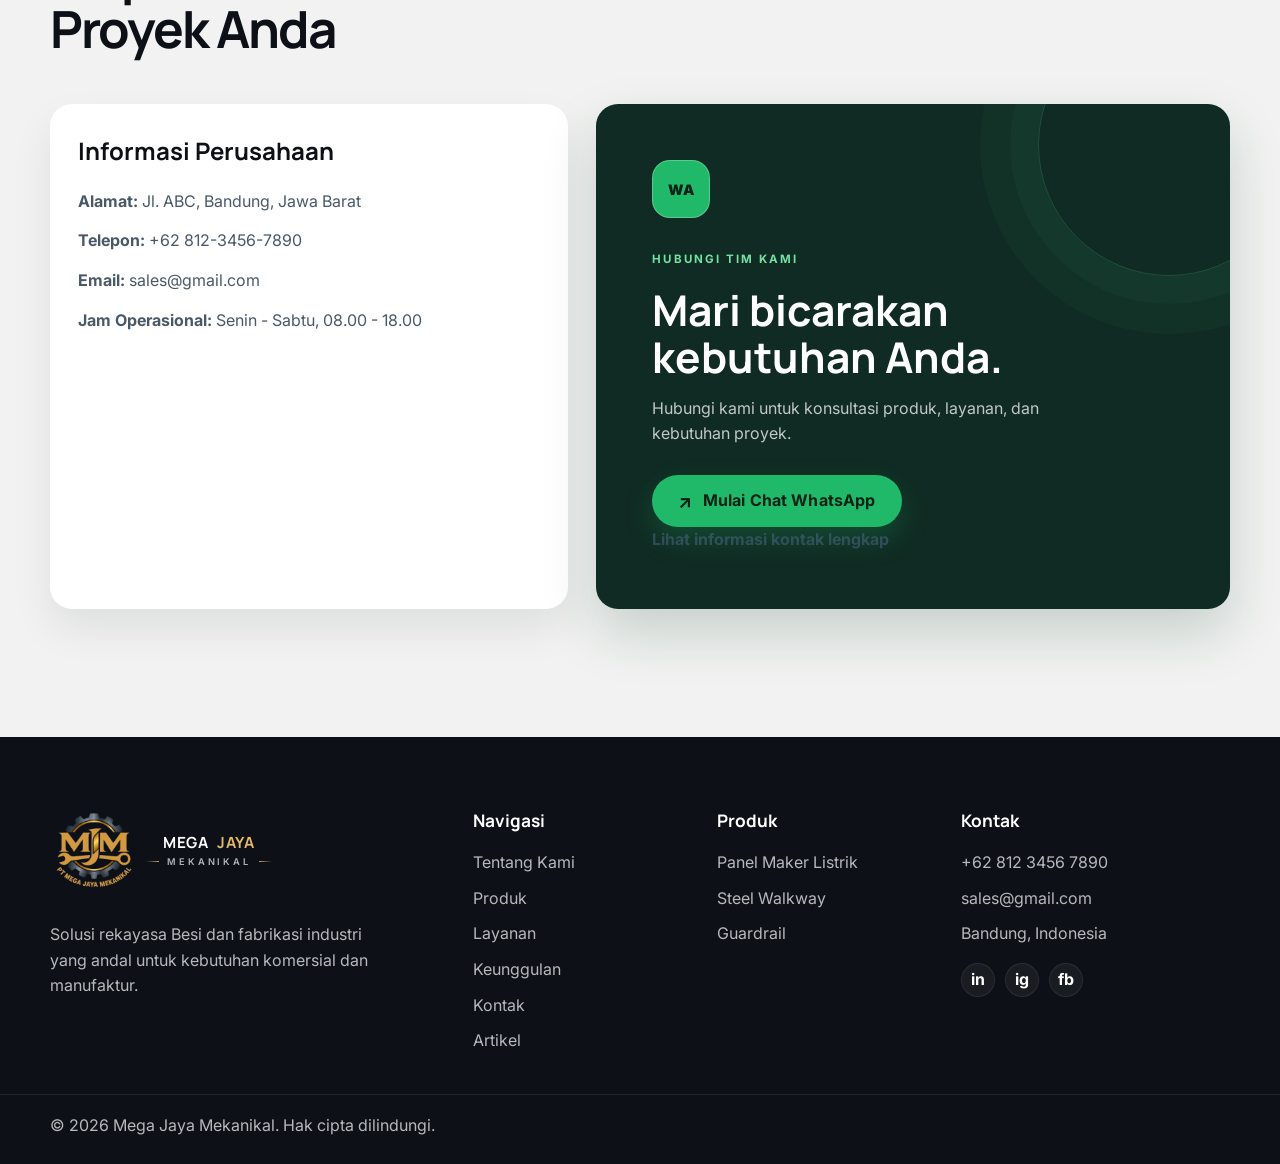
==== commit 8ebac8c9: "Center gallery and navigation arrows Co-authored-by: Copilot <223556219+Copilot@users.noreply.github" ====
--- a/index.html
+++ b/index.html
@@ -287,7 +287,7 @@
               <h3>Mari bicarakan kebutuhan Anda.</h3>
               <p>Hubungi kami untuk konsultasi produk, layanan, dan kebutuhan proyek.</p>
               <a class="btn whatsapp-button" href="https://wa.me/6281234567890" target="_blank" rel="noopener">
-                <span aria-hidden="true">↗</span> Mulai Chat WhatsApp
+                <span class="link-arrow" aria-hidden="true">↗</span> Mulai Chat WhatsApp
               </a>
               <a class="contact-address-link" href="pages/kontak/index.html">Lihat informasi kontak lengkap</a>
             </div>
@@ -352,7 +352,9 @@
       </div>
     </footer>
 
-    <button class="back-to-top" type="button" aria-label="Kembali ke atas">↑</button>
+    <button class="back-to-top" type="button" aria-label="Kembali ke atas">
+      <svg aria-hidden="true" viewBox="0 0 24 24"><path d="M12 19V5m-6 6 6-6 6 6" /></svg>
+    </button>
 
     <script src="js/script.js"></script>
   </body>
--- a/css/style.css
+++ b/css/style.css
@@ -125,10 +125,19 @@
 }
 
 .article-back-link {
-  display: inline-block;
+  display: inline-flex;
+  align-items: center;
+  gap: 0.35em;
   margin-bottom: 22px;
   color: rgba(255, 255, 255, 0.82);
   font-weight: 700;
+}
+
+.link-arrow {
+  display: inline-flex;
+  align-items: center;
+  justify-content: center;
+  line-height: 1;
 }
 
 .article-back-link:hover {
@@ -216,6 +225,14 @@
 
 .article-read-more:hover {
   color: #a66c26;
+}
+
+.article-read-more .link-arrow {
+  transition: transform var(--transition);
+}
+
+.article-read-more:hover .link-arrow {
+  transform: translateX(3px);
 }
 
 .article-content {
@@ -1119,6 +1136,17 @@
   transform: translateY(0);
 }
 
+.back-to-top svg {
+  display: block;
+  width: 22px;
+  height: 22px;
+  fill: none;
+  stroke: currentColor;
+  stroke-linecap: round;
+  stroke-linejoin: round;
+  stroke-width: 2;
+}
+
 .product-page {
   min-height: 100vh;
   background: #f5f5f3;
@@ -1147,6 +1175,9 @@
 }
 
 .product-page-back {
+  display: inline-flex;
+  align-items: center;
+  gap: 0.35em;
   color: #33465a;
   font-weight: 700;
 }
@@ -1169,7 +1200,7 @@
 }
 
 .product-page-main {
-  width: var(--container);
+  width: min(1460px, calc(100% - 30px));
   margin: 0 auto;
   padding: clamp(40px, 7vw, 82px) 0;
 }
@@ -1249,6 +1280,155 @@
 .product-spec p,
 .product-project p {
   color: #526074;
+}
+
+.product-gallery {
+  display: grid;
+  grid-template-columns: repeat(4, minmax(0, 1fr));
+  gap: 14px;
+}
+
+.product-gallery-title {
+  margin-bottom: 12px !important;
+  font-size: clamp(2rem, 3vw, 2.5rem) !important;
+}
+
+.product-gallery-subtitle {
+  margin-bottom: 24px;
+  color: #183a7c;
+  font-family: var(--heading);
+  font-size: clamp(1.5rem, 2.5vw, 2rem);
+  font-weight: 500;
+}
+
+.product-gallery-item {
+  overflow: hidden;
+  border: 1px solid #b9e7f7;
+  border-radius: 0;
+  background: #fff;
+  cursor: zoom-in;
+}
+
+.product-gallery-item img {
+  width: 100%;
+  aspect-ratio: 3 / 2;
+  object-fit: contain;
+}
+
+.product-gallery-item:hover img,
+.product-gallery-item:focus-visible img {
+  outline: 2px solid #183a7c;
+  outline-offset: -2px;
+}
+
+.product-lightbox {
+  width: min(1100px, calc(100% - 32px));
+  max-width: none;
+  max-height: calc(100% - 32px);
+  margin: auto;
+  padding: 16px;
+  overflow: hidden;
+  border: 1px solid rgba(255, 255, 255, 0.15);
+  border-radius: 18px;
+  background: #10151c;
+  color: white;
+}
+
+.product-lightbox::backdrop {
+  background: rgba(0, 0, 0, 0.86);
+  backdrop-filter: blur(5px);
+}
+
+.product-lightbox-toolbar {
+  display: flex;
+  align-items: center;
+  justify-content: space-between;
+  min-height: 44px;
+  gap: 16px;
+}
+
+.product-lightbox-count {
+  color: rgba(255, 255, 255, 0.82);
+  font-size: 0.9rem;
+}
+
+.product-lightbox-count {
+  margin: 0;
+}
+
+.product-lightbox-control {
+  display: grid;
+  flex: 0 0 auto;
+  place-items: center;
+  padding: 0;
+  border: 1px solid rgba(255, 255, 255, 0.22);
+  border-radius: 50%;
+  background: rgba(12, 17, 23, 0.72);
+  color: white;
+}
+
+.product-lightbox-close svg {
+  display: block;
+  width: 22px;
+  height: 22px;
+  fill: none;
+  stroke: currentColor;
+  stroke-linecap: round;
+  stroke-linejoin: round;
+  stroke-width: 2;
+}
+
+.product-lightbox-close {
+  width: 42px;
+  height: 42px;
+}
+
+.product-lightbox-stage {
+  position: relative;
+  display: grid;
+  min-height: 240px;
+  height: min(72vh, 760px);
+  place-items: center;
+  touch-action: pan-y;
+}
+
+.product-lightbox-image {
+  width: 100%;
+  height: 100%;
+  object-fit: contain;
+  user-select: none;
+  -webkit-user-drag: none;
+}
+
+.product-lightbox-nav {
+  position: absolute;
+  top: 50%;
+  z-index: 1;
+  width: 46px;
+  height: 46px;
+  font-family: Arial, sans-serif;
+  font-size: 28px;
+  line-height: 1;
+  transform: translateY(-50%);
+}
+
+.product-lightbox-nav span {
+  display: block;
+  line-height: 1;
+}
+
+.product-lightbox-prev {
+  left: 12px;
+}
+
+.product-lightbox-next {
+  right: 12px;
+}
+
+.product-lightbox-close:hover,
+.product-lightbox-nav:hover {
+  border-color: var(--primary-strong);
+  color: var(--primary-strong);
 }
 
 .product-page-cta {
@@ -1291,6 +1471,10 @@
   .product-detail-hero img {
     min-height: 260px;
     max-height: 380px;
+  }
+
+  .product-gallery {
+    grid-template-columns: repeat(2, minmax(0, 1fr));
   }
 
   .product-spec-grid,
@@ -1423,6 +1607,21 @@
     gap: 12px 18px;
   }
 
+  .product-lightbox {
+    width: calc(100% - 16px);
+    max-height: calc(100% - 16px);
+    padding: 8px;
+  }
+
+  .product-lightbox-stage {
+    height: 68vh;
+  }
+
+  .product-lightbox-nav {
+    width: 40px;
+    height: 40px;
+  }
+
   .nav-cta {
     width: 100%;
     margin-left: 0;
